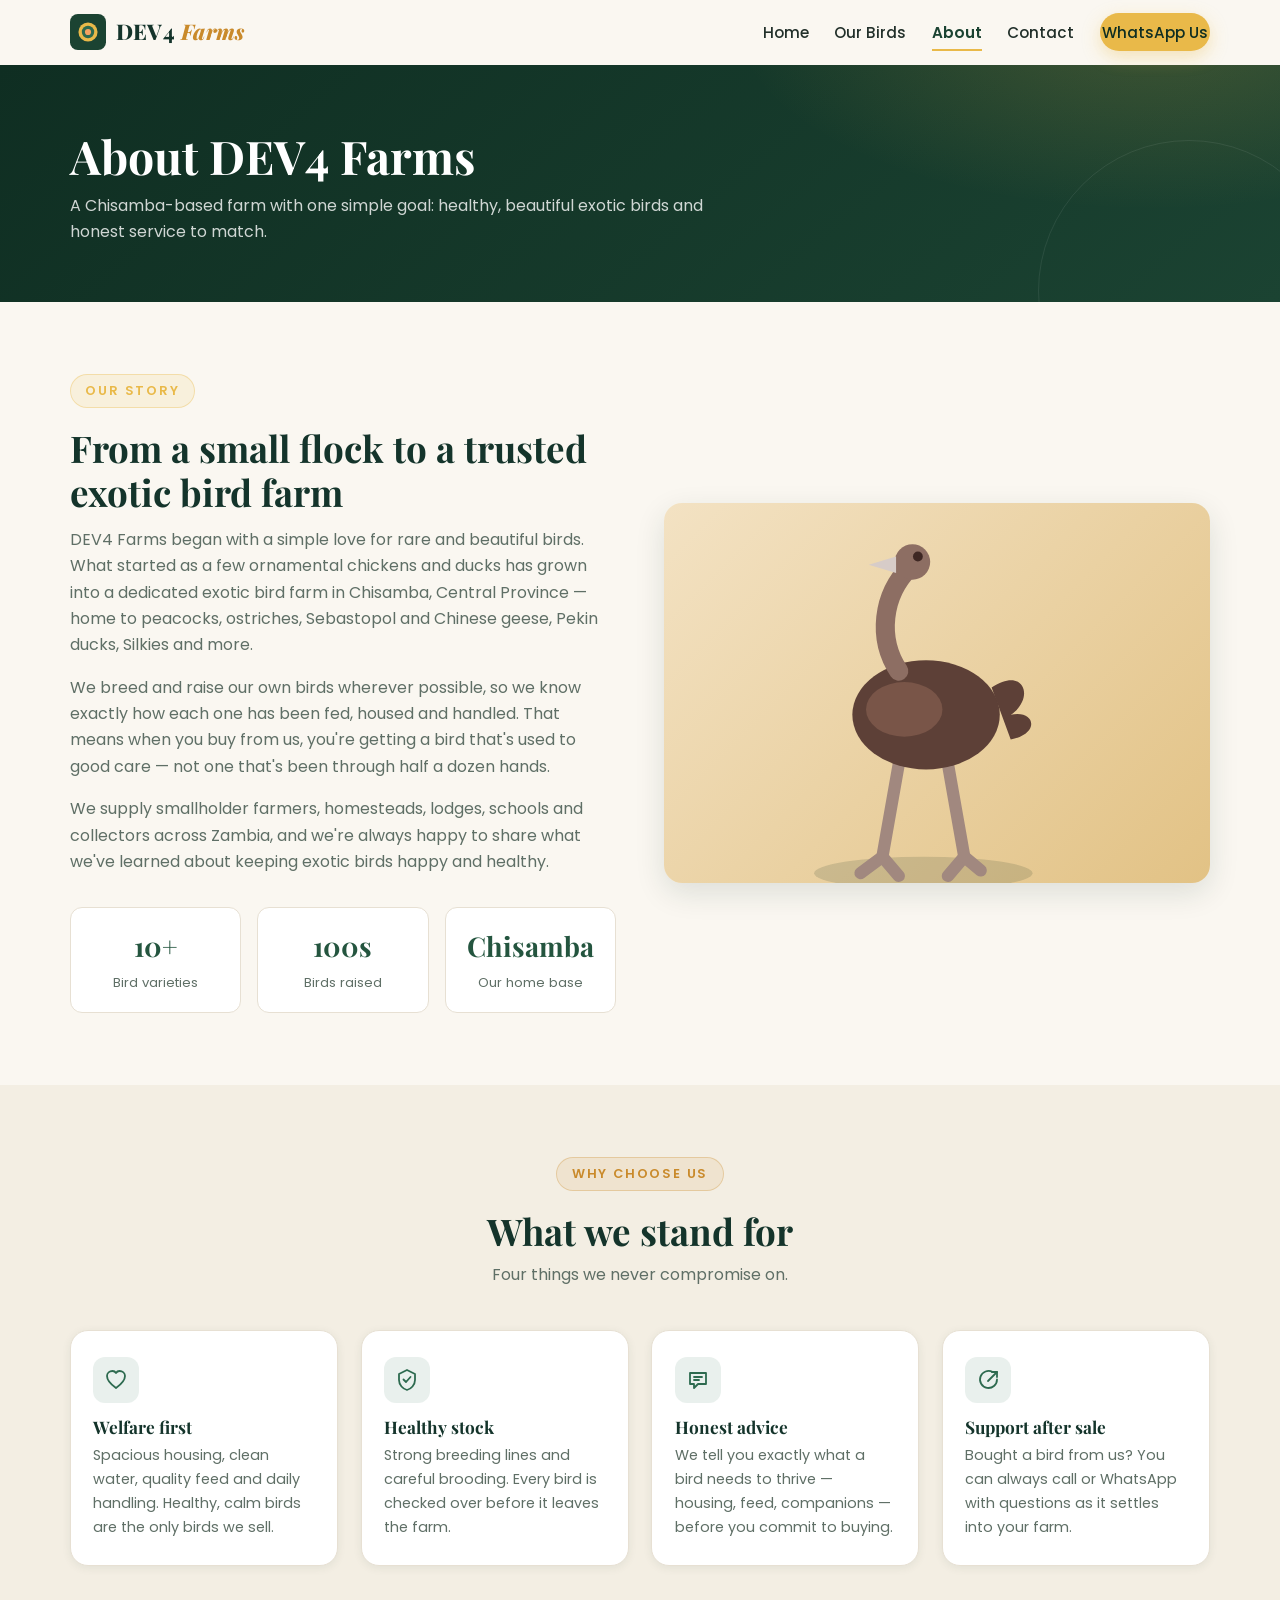
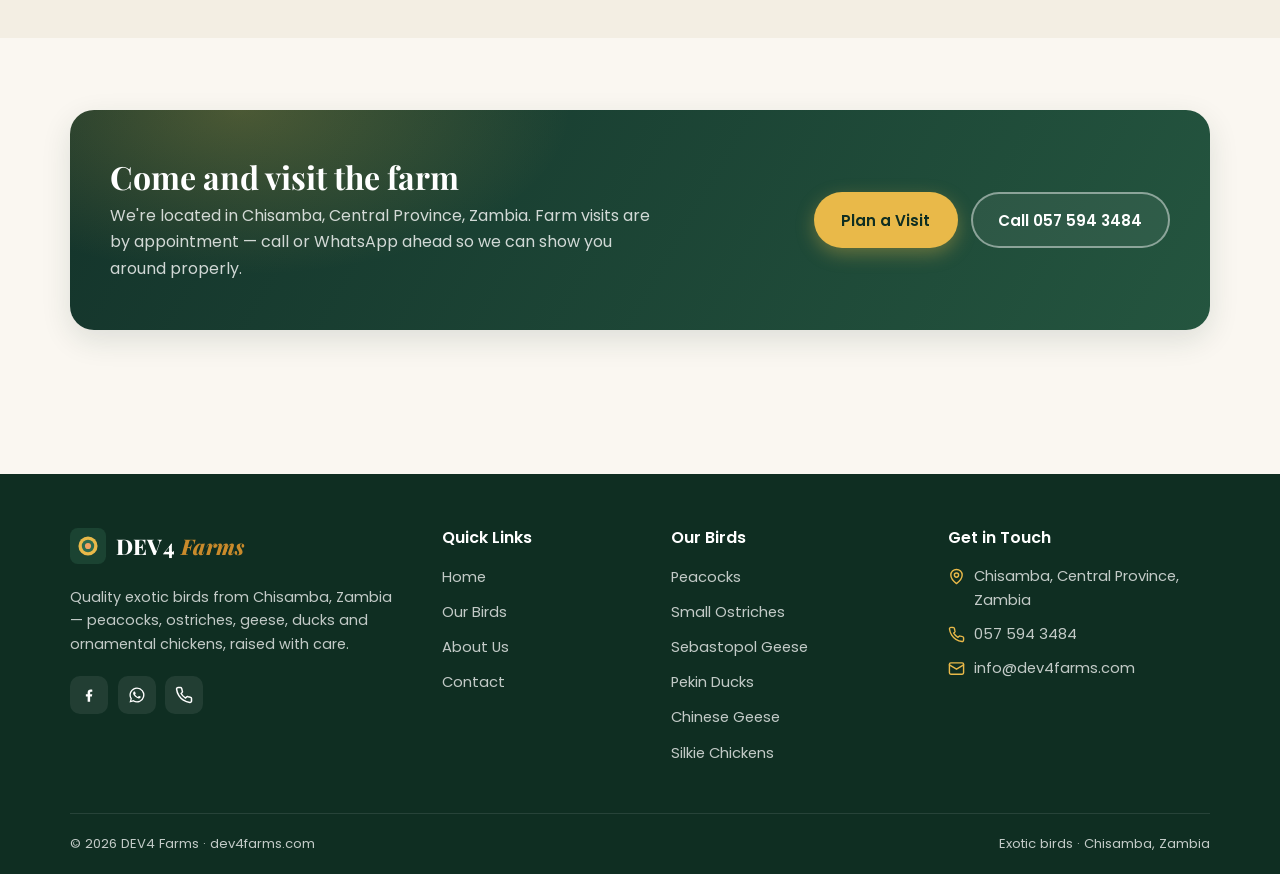
==== about.html @ 4afd800a "Initial commit: DEV4 Farms static site Generated with [Devin](https://devin.ai)  Co-Authored-By: Dev" ====
<!DOCTYPE html>
<html lang="en">
<head>
  <meta charset="UTF-8">
  <meta name="viewport" content="width=device-width, initial-scale=1.0">
  <title>About Us | DEV4 Farms — Exotic Birds, Chisamba Zambia</title>
  <meta name="description" content="Learn about DEV4 Farms — a family exotic bird farm in Chisamba, Zambia, raising peacocks, ostriches, geese, ducks and ornamental chickens with care.">
  <meta name="theme-color" content="#1b4332">
  <link rel="icon" type="image/svg+xml" href="favicon.svg">
  <link rel="preconnect" href="https://fonts.googleapis.com">
  <link rel="preconnect" href="https://fonts.gstatic.com" crossorigin>
  <link href="https://fonts.googleapis.com/css2?family=Playfair+Display:wght@600;700;800&family=Poppins:wght@400;500;600;700&display=swap" rel="stylesheet">
  <link rel="stylesheet" href="css/style.css">
</head>
<body>
  <a class="skip-link" href="#main">Skip to content</a>

  <header class="site-header">
    <div class="container nav-wrap">
      <a href="index.html" class="brand">
        <img src="favicon.svg" alt="" class="brand-mark" width="36" height="36">
        <span class="brand-name">DEV4 <span>Farms</span></span>
      </a>
      <nav class="site-nav" id="siteNav" aria-label="Main navigation">
        <a href="index.html">Home</a>
        <a href="birds.html">Our Birds</a>
        <a href="about.html" class="active">About</a>
        <a href="contact.html">Contact</a>
        <a class="btn btn-primary btn-sm nav-cta" href="https://wa.me/260575943484" target="_blank" rel="noopener">WhatsApp Us</a>
      </nav>
      <button class="nav-toggle" id="navToggle" aria-expanded="false" aria-controls="siteNav" aria-label="Open menu">
        <span></span><span></span><span></span>
      </button>
    </div>
  </header>

  <main id="main">

    <section class="page-hero">
      <div class="container">
        <h1>About DEV4 Farms</h1>
        <p>A Chisamba-based farm with one simple goal: healthy, beautiful exotic birds and honest service to match.</p>
      </div>
    </section>

    <!-- ============ STORY ============ -->
    <section class="section">
      <div class="container split">
        <div class="reveal">
          <p class="eyebrow">Our story</p>
          <h2 style="font-size: clamp(1.7rem, 3.4vw, 2.3rem); margin-bottom: 0.8rem;">From a small flock to a trusted exotic bird farm</h2>
          <p class="muted" style="margin-bottom: 1rem;">DEV4 Farms began with a simple love for rare and beautiful birds. What started as a few ornamental chickens and ducks has grown into a dedicated exotic bird farm in Chisamba, Central Province — home to peacocks, ostriches, Sebastopol and Chinese geese, Pekin ducks, Silkies and more.</p>
          <p class="muted" style="margin-bottom: 1rem;">We breed and raise our own birds wherever possible, so we know exactly how each one has been fed, housed and handled. That means when you buy from us, you're getting a bird that's used to good care — not one that's been through half a dozen hands.</p>
          <p class="muted" style="margin-bottom: 1.6rem;">We supply smallholder farmers, homesteads, lodges, schools and collectors across Zambia, and we're always happy to share what we've learned about keeping exotic birds happy and healthy.</p>
          <div class="stats">
            <div class="stat"><b>10+</b><span>Bird varieties</span></div>
            <div class="stat"><b>100s</b><span>Birds raised</span></div>
            <div class="stat"><b>Chisamba</b><span>Our home base</span></div>
          </div>
        </div>
        <div class="reveal d1">
          <div class="art-panel">
            <div class="art-ostrich">
              <svg viewBox="0 0 200 160" preserveAspectRatio="xMidYMid slice"><ellipse cx="95" cy="146" rx="40" ry="6" fill="rgba(15,46,34,.14)"/><g stroke="#a1887f" stroke-width="4.5" stroke-linecap="round"><path d="M86 106 L80 140"/><path d="M104 106 L110 140"/><path d="M80 140 L72 146"/><path d="M80 140 L86 147"/><path d="M110 140 L104 147"/><path d="M110 140 L116 145"/></g><ellipse cx="96" cy="88" rx="27" ry="20" fill="#5d4037"/><ellipse cx="88" cy="86" rx="14" ry="10" fill="#795548"/><path d="M120 78 C132 70 136 82 127 88 C136 86 138 95 127 97" fill="#5d4037"/><path d="M86 72 C78 60 80 44 90 34" stroke="#8d6e63" stroke-width="7" stroke-linecap="round" fill="none"/><circle cx="91" cy="32" r="6.5" fill="#8d6e63"/><path d="M85 30 L75 33 L85 36 Z" fill="#d7ccc8"/><circle cx="93" cy="30" r="1.8" fill="#3e2723"/></svg>
            </div>
          </div>
        </div>
      </div>
    </section>

    <!-- ============ VALUES ============ -->
    <section class="section alt">
      <div class="container">
        <div class="section-head center reveal">
          <p class="eyebrow">Why choose us</p>
          <h2>What we stand for</h2>
          <p>Four things we never compromise on.</p>
        </div>
        <div class="values-grid">
          <div class="value-card reveal">
            <div class="value-icon"><svg viewBox="0 0 24 24" fill="none" stroke="currentColor" stroke-width="1.8" stroke-linecap="round" stroke-linejoin="round"><path d="M12 20 C5 15 3 11 3 8 C3 5 5.5 3 8.5 3 C10 3 11.3 3.8 12 5 C12.7 3.8 14 3 15.5 3 C18.5 3 21 5 21 8 C21 11 19 15 12 20 Z"/></svg></div>
            <h3>Welfare first</h3>
            <p>Spacious housing, clean water, quality feed and daily handling. Healthy, calm birds are the only birds we sell.</p>
          </div>
          <div class="value-card reveal d1">
            <div class="value-icon"><svg viewBox="0 0 24 24" fill="none" stroke="currentColor" stroke-width="1.8" stroke-linecap="round" stroke-linejoin="round"><path d="M12 2 L20 6 V12 C20 17 16 21 12 22 C8 21 4 17 4 12 V6 Z"/><path d="M8.5 11.5 L11 14 L15.5 9"/></svg></div>
            <h3>Healthy stock</h3>
            <p>Strong breeding lines and careful brooding. Every bird is checked over before it leaves the farm.</p>
          </div>
          <div class="value-card reveal d2">
            <div class="value-icon"><svg viewBox="0 0 24 24" fill="none" stroke="currentColor" stroke-width="1.8" stroke-linecap="round" stroke-linejoin="round"><path d="M4 5 H20 V16 H12 L8 20 V16 H4 Z"/><path d="M8 9 H16"/><path d="M8 12 H13"/></svg></div>
            <h3>Honest advice</h3>
            <p>We tell you exactly what a bird needs to thrive — housing, feed, companions — before you commit to buying.</p>
          </div>
          <div class="value-card reveal d3">
            <div class="value-icon"><svg viewBox="0 0 24 24" fill="none" stroke="currentColor" stroke-width="1.8" stroke-linecap="round" stroke-linejoin="round"><path d="M21 11.5 a8.5 8.5 0 1 1-4.3-7.4"/><path d="M21 4 L12 13"/><path d="M16 4 H21 V9"/></svg></div>
            <h3>Support after sale</h3>
            <p>Bought a bird from us? You can always call or WhatsApp with questions as it settles into your farm.</p>
          </div>
        </div>
      </div>
    </section>

    <!-- ============ VISIT ============ -->
    <section class="section">
      <div class="container">
        <div class="cta-banner reveal">
          <div>
            <h2>Come and visit the farm</h2>
            <p>We're located in Chisamba, Central Province, Zambia. Farm visits are by appointment — call or WhatsApp ahead so we can show you around properly.</p>
          </div>
          <div class="cta-actions">
            <a class="btn btn-primary" href="contact.html">Plan a Visit</a>
            <a class="btn btn-ghost" href="tel:0575943484">Call 057 594 3484</a>
          </div>
        </div>
      </div>
    </section>

  </main>

  <footer class="site-footer">
    <div class="container footer-grid">
      <div class="footer-brand">
        <a href="index.html" class="brand">
          <img src="favicon.svg" alt="" class="brand-mark" width="36" height="36">
          <span class="brand-name">DEV4 <span>Farms</span></span>
        </a>
        <p>Quality exotic birds from Chisamba, Zambia — peacocks, ostriches, geese, ducks and ornamental chickens, raised with care.</p>
        <div class="socials">
          <a href="#" aria-label="Facebook" title="Add our Facebook page link"><svg viewBox="0 0 24 24" fill="currentColor"><path d="M13.5 21v-7h2.4l.4-3h-2.8V9.1c0-.9.3-1.5 1.6-1.5h1.3V4.9c-.3 0-1.2-.1-2.3-.1-2.3 0-3.9 1.4-3.9 4v2.2H7.8v3h2.4v7h3.3z"/></svg></a>
          <a href="https://wa.me/260575943484" target="_blank" rel="noopener" aria-label="WhatsApp"><svg viewBox="0 0 24 24" fill="currentColor"><path d="M12 2a10 10 0 0 0-8.6 15.1L2 22l5-1.3A10 10 0 1 0 12 2zm0 18.2c-1.5 0-3-.4-4.3-1.2l-.3-.2-3 .8.8-2.9-.2-.3A8.2 8.2 0 1 1 12 20.2zm4.6-6.1c-.3-.1-1.5-.7-1.7-.8-.2-.1-.4-.1-.6.1-.2.3-.7.8-.8 1-.1.2-.3.2-.5.1a6.7 6.7 0 0 1-3.4-3c-.3-.4 0-.5.2-.8l.4-.5c.1-.2.1-.4 0-.5l-.8-1.9c-.2-.5-.4-.4-.6-.4h-.5c-.2 0-.5.1-.7.3-.9.9-1.1 2.2-.2 3.9a11 11 0 0 0 4.4 4.2c1.7.8 2.4.9 3.2.7.5-.1 1.5-.6 1.7-1.2.2-.6.2-1.1.1-1.2 0-.1-.2-.2-.4-.3z"/></svg></a>
          <a href="tel:0575943484" aria-label="Call us"><svg viewBox="0 0 24 24" fill="none" stroke="currentColor" stroke-width="2" stroke-linecap="round" stroke-linejoin="round"><path d="M22 16.9v3a2 2 0 0 1-2.2 2 19.8 19.8 0 0 1-8.6-3.1 19.5 19.5 0 0 1-6-6A19.8 19.8 0 0 1 2.1 4.2 2 2 0 0 1 4.1 2h3a2 2 0 0 1 2 1.7c.1 1 .4 2 .7 2.9a2 2 0 0 1-.4 2.1L8.1 10a16 16 0 0 0 6 6l1.3-1.3a2 2 0 0 1 2.1-.4c.9.3 1.9.6 2.9.7a2 2 0 0 1 1.7 2z"/></svg></a>
        </div>
      </div>
      <div class="footer-col">
        <h4>Quick Links</h4>
        <ul class="footer-links">
          <li><a href="index.html">Home</a></li>
          <li><a href="birds.html">Our Birds</a></li>
          <li><a href="about.html">About Us</a></li>
          <li><a href="contact.html">Contact</a></li>
        </ul>
      </div>
      <div class="footer-col">
        <h4>Our Birds</h4>
        <ul class="footer-links">
          <li><a href="birds.html">Peacocks</a></li>
          <li><a href="birds.html">Small Ostriches</a></li>
          <li><a href="birds.html">Sebastopol Geese</a></li>
          <li><a href="birds.html">Pekin Ducks</a></li>
          <li><a href="birds.html">Chinese Geese</a></li>
          <li><a href="birds.html">Silkie Chickens</a></li>
        </ul>
      </div>
      <div class="footer-col">
        <h4>Get in Touch</h4>
        <ul class="footer-contact">
          <li><svg viewBox="0 0 24 24" fill="none" stroke="currentColor" stroke-width="2" stroke-linecap="round" stroke-linejoin="round"><path d="M20 10c0 6-8 12-8 12S4 16 4 10a8 8 0 0 1 16 0z"/><circle cx="12" cy="10" r="3"/></svg><span>Chisamba, Central Province, Zambia</span></li>
          <li><svg viewBox="0 0 24 24" fill="none" stroke="currentColor" stroke-width="2" stroke-linecap="round" stroke-linejoin="round"><path d="M22 16.9v3a2 2 0 0 1-2.2 2 19.8 19.8 0 0 1-8.6-3.1 19.5 19.5 0 0 1-6-6A19.8 19.8 0 0 1 2.1 4.2 2 2 0 0 1 4.1 2h3a2 2 0 0 1 2 1.7c.1 1 .4 2 .7 2.9a2 2 0 0 1-.4 2.1L8.1 10a16 16 0 0 0 6 6l1.3-1.3a2 2 0 0 1 2.1-.4c.9.3 1.9.6 2.9.7a2 2 0 0 1 1.7 2z"/></svg><a href="tel:0575943484">057 594 3484</a></li>
          <li><svg viewBox="0 0 24 24" fill="none" stroke="currentColor" stroke-width="2" stroke-linecap="round" stroke-linejoin="round"><rect x="2" y="4" width="20" height="16" rx="2"/><path d="m22 7-10 6L2 7"/></svg><a href="mailto:info@dev4farms.com">info@dev4farms.com</a></li>
        </ul>
      </div>
    </div>
    <div class="container footer-bottom">
      <span>&copy; <span id="year">2026</span> DEV4 Farms &middot; dev4farms.com</span>
      <span>Exotic birds &middot; Chisamba, Zambia</span>
    </div>
  </footer>

  <script src="js/main.js"></script>
</body>
</html>
---- css/style.css ----
/* ============================================================
   DEV4 Farms — dev4farms.com
   Static site stylesheet
   ============================================================ */

:root {
  --green-950: #0f2e22;
  --green-900: #14342b;
  --green-800: #1b4332;
  --green-700: #24553f;
  --green-600: #2d6a4f;
  --green-500: #40916c;
  --gold: #e9b949;
  --gold-soft: #f4d35e;
  --gold-deep: #c98a2b;
  --cream: #faf7f1;
  --card: #ffffff;
  --ink: #22302a;
  --muted: #5f6f66;
  --line: #e7e0d3;
  --shadow-sm: 0 2px 10px rgba(20, 52, 43, 0.07);
  --shadow-md: 0 10px 30px rgba(20, 52, 43, 0.12);
  --radius: 18px;
  --radius-sm: 12px;
  --font-head: "Playfair Display", Georgia, "Times New Roman", serif;
  --font-body: "Poppins", "Segoe UI", system-ui, -apple-system, sans-serif;
}

* { margin: 0; padding: 0; box-sizing: border-box; }

html { scroll-behavior: smooth; }

body {
  font-family: var(--font-body);
  background: var(--cream);
  color: var(--ink);
  line-height: 1.65;
  font-size: 16px;
  -webkit-font-smoothing: antialiased;
}

img, svg { display: block; max-width: 100%; }

a { color: var(--green-600); text-decoration: none; }
a:hover { color: var(--green-800); }

h1, h2, h3, h4 {
  font-family: var(--font-head);
  color: var(--green-900);
  line-height: 1.2;
  font-weight: 700;
}

.container {
  width: min(1140px, 92%);
  margin-inline: auto;
}

.section { padding: 72px 0; }
.section.alt { background: #f3eee3; }

.muted { color: var(--muted); }
.text-gold { color: var(--gold); }

.skip-link {
  position: absolute;
  left: -999px;
  top: 0;
  background: var(--green-800);
  color: #fff;
  padding: 0.6rem 1rem;
  z-index: 200;
  border-radius: 0 0 8px 0;
}
.skip-link:focus { left: 0; }

/* ---------- Buttons ---------- */
.btn {
  display: inline-flex;
  align-items: center;
  justify-content: center;
  gap: 0.5rem;
  padding: 0.85rem 1.6rem;
  border-radius: 999px;
  font-weight: 600;
  font-size: 0.95rem;
  border: 2px solid transparent;
  cursor: pointer;
  transition: transform 0.15s ease, box-shadow 0.15s ease, background 0.15s ease, color 0.15s ease;
}
.btn:hover { transform: translateY(-2px); }

.btn-primary {
  background: var(--gold);
  color: var(--green-950);
  box-shadow: 0 6px 18px rgba(233, 185, 73, 0.35);
}
.btn-primary:hover { background: var(--gold-soft); color: var(--green-950); }

.btn-outline {
  border-color: var(--green-600);
  color: var(--green-600);
  background: transparent;
}
.btn-outline:hover { background: var(--green-600); color: #fff; }

.btn-ghost {
  border-color: rgba(255, 255, 255, 0.45);
  color: #fff;
  background: rgba(255, 255, 255, 0.06);
}
.btn-ghost:hover { background: rgba(255, 255, 255, 0.16); color: #fff; }

.btn-sm { padding: 0.55rem 1.1rem; font-size: 0.85rem; }
.btn-block { width: 100%; }

.link-arrow {
  font-weight: 600;
  font-size: 0.92rem;
  display: inline-flex;
  align-items: center;
  gap: 0.35rem;
}
.link-arrow::after { content: "\2192"; transition: transform 0.15s ease; }
.link-arrow:hover::after { transform: translateX(4px); }

/* ---------- Header ---------- */
.site-header {
  position: sticky;
  top: 0;
  z-index: 100;
  background: rgba(250, 247, 241, 0.92);
  backdrop-filter: blur(10px);
  border-bottom: 1px solid transparent;
  transition: box-shadow 0.2s ease, border-color 0.2s ease;
}
.site-header.scrolled {
  border-bottom-color: var(--line);
  box-shadow: var(--shadow-sm);
}

.nav-wrap {
  display: flex;
  align-items: center;
  justify-content: space-between;
  gap: 1rem;
  padding: 0.8rem 0;
}

.brand {
  display: inline-flex;
  align-items: center;
  gap: 0.6rem;
}
.brand-mark { width: 36px; height: 36px; }
.brand-name {
  font-family: var(--font-head);
  font-weight: 800;
  font-size: 1.35rem;
  color: var(--green-900);
  letter-spacing: 0.02em;
}
.brand-name span { color: var(--gold-deep); font-style: italic; }

.site-nav {
  display: flex;
  align-items: center;
  gap: 1.6rem;
}
.site-nav > a {
  font-weight: 500;
  font-size: 0.95rem;
  color: var(--ink);
  position: relative;
  padding: 0.3rem 0;
}
.site-nav > a::after {
  content: "";
  position: absolute;
  left: 0;
  bottom: -2px;
  height: 2px;
  width: 0;
  background: var(--gold);
  transition: width 0.2s ease;
}
.site-nav > a:hover::after,
.site-nav > a.active::after { width: 100%; }
.site-nav > a.active { color: var(--green-800); font-weight: 600; }
.site-nav .nav-cta { color: var(--green-950); }
.site-nav .nav-cta::after { display: none; }

.nav-toggle {
  display: none;
  flex-direction: column;
  gap: 5px;
  background: none;
  border: 0;
  padding: 8px;
  cursor: pointer;
}
.nav-toggle span {
  width: 24px;
  height: 2.5px;
  border-radius: 2px;
  background: var(--green-900);
  transition: transform 0.2s ease, opacity 0.2s ease;
}
.nav-toggle.active span:nth-child(1) { transform: translateY(7.5px) rotate(45deg); }
.nav-toggle.active span:nth-child(2) { opacity: 0; }
.nav-toggle.active span:nth-child(3) { transform: translateY(-7.5px) rotate(-45deg); }

/* ---------- Hero (home) ---------- */
.hero {
  position: relative;
  overflow: hidden;
  background:
    radial-gradient(900px 500px at 85% -10%, rgba(233, 185, 73, 0.18), transparent 60%),
    radial-gradient(700px 500px at -10% 110%, rgba(64, 145, 108, 0.35), transparent 60%),
    linear-gradient(140deg, var(--green-950), var(--green-800) 70%, var(--green-700));
  color: #fff;
  padding: 88px 0 96px;
}

.hero::before,
.hero::after {
  content: "";
  position: absolute;
  border-radius: 50%;
  border: 1.5px solid rgba(255, 255, 255, 0.08);
}
.hero::before { width: 420px; height: 420px; top: -140px; right: -80px; }
.hero::after { width: 260px; height: 260px; bottom: -90px; left: 6%; }

.hero-grid {
  display: grid;
  grid-template-columns: 1.15fr 0.85fr;
  gap: 48px;
  align-items: center;
  position: relative;
  z-index: 1;
}

.eyebrow {
  display: inline-block;
  font-size: 0.8rem;
  font-weight: 600;
  letter-spacing: 0.14em;
  text-transform: uppercase;
  color: var(--gold);
  background: rgba(233, 185, 73, 0.12);
  border: 1px solid rgba(233, 185, 73, 0.35);
  padding: 0.35rem 0.9rem;
  border-radius: 999px;
  margin-bottom: 1.1rem;
}

.hero h1 {
  color: #fff;
  font-size: clamp(2.3rem, 5vw, 3.5rem);
  margin-bottom: 1rem;
}
.hero h1 em {
  color: var(--gold);
  font-style: italic;
}

.lead {
  font-size: 1.06rem;
  color: rgba(255, 255, 255, 0.82);
  max-width: 34em;
}

.hero-actions {
  display: flex;
  flex-wrap: wrap;
  gap: 0.8rem;
  margin: 1.8rem 0 1.6rem;
}

.hero-points {
  list-style: none;
  display: flex;
  flex-wrap: wrap;
  gap: 0.4rem 1.4rem;
  font-size: 0.9rem;
  color: rgba(255, 255, 255, 0.75);
}
.hero-points li { display: flex; align-items: center; gap: 0.45rem; }
.hero-points li::before {
  content: "";
  width: 7px;
  height: 7px;
  border-radius: 50%;
  background: var(--gold);
  flex-shrink: 0;
}

/* Floating bird cards in hero */
.hero-visual {
  position: relative;
  min-height: 380px;
}
.float-card {
  position: absolute;
  width: min(240px, 70%);
  background: rgba(255, 255, 255, 0.08);
  border: 1px solid rgba(255, 255, 255, 0.18);
  backdrop-filter: blur(8px);
  border-radius: var(--radius);
  padding: 0.9rem;
  box-shadow: var(--shadow-md);
  animation: floaty 6s ease-in-out infinite;
}
.float-card .fc-art {
  border-radius: var(--radius-sm);
  overflow: hidden;
  height: 130px;
}
.float-card .fc-art svg { width: 100%; height: 100%; }
.fc-name {
  font-weight: 600;
  font-size: 0.92rem;
  color: #fff;
  margin-top: 0.6rem;
}
.fc-tag {
  display: inline-block;
  font-size: 0.72rem;
  font-weight: 600;
  color: var(--green-950);
  background: var(--gold);
  border-radius: 999px;
  padding: 0.15rem 0.6rem;
  margin-top: 0.35rem;
}
.float-card.fc1 { top: 0; right: 6%; transform: rotate(3deg); }
.float-card.fc2 { top: 36%; left: 0; transform: rotate(-4deg); animation-delay: 1.2s; }
.float-card.fc3 { bottom: 0; right: 14%; transform: rotate(2deg); animation-delay: 2.4s; }

@keyframes floaty {
  0%, 100% { translate: 0 0; }
  50% { translate: 0 -12px; }
}

/* ---------- Highlights strip ---------- */
.strip { background: var(--green-900); color: #fff; padding: 1.6rem 0; }
.strip-grid {
  display: grid;
  grid-template-columns: repeat(4, 1fr);
  gap: 1.2rem;
}
.strip-item {
  display: flex;
  align-items: center;
  gap: 0.8rem;
  font-size: 0.92rem;
  font-weight: 500;
}
.strip-icon {
  width: 42px;
  height: 42px;
  flex-shrink: 0;
  display: grid;
  place-items: center;
  border-radius: 12px;
  background: rgba(233, 185, 73, 0.15);
  color: var(--gold);
}
.strip-icon svg { width: 22px; height: 22px; }

/* ---------- Section headers ---------- */
.section-head { max-width: 640px; margin-bottom: 2.6rem; }
.section-head.center { margin-inline: auto; text-align: center; }
.section-head .eyebrow {
  color: var(--gold-deep);
  background: rgba(201, 138, 43, 0.1);
  border-color: rgba(201, 138, 43, 0.3);
}
.section-head h2 { font-size: clamp(1.7rem, 3.4vw, 2.3rem); margin-bottom: 0.6rem; }
.section-head p { color: var(--muted); }

/* ---------- Bird cards ---------- */
.grid-3 {
  display: grid;
  grid-template-columns: repeat(3, 1fr);
  gap: 1.6rem;
}

.bird-card {
  background: var(--card);
  border: 1px solid var(--line);
  border-radius: var(--radius);
  overflow: hidden;
  box-shadow: var(--shadow-sm);
  transition: transform 0.2s ease, box-shadow 0.2s ease;
  display: flex;
  flex-direction: column;
}
.bird-card:hover {
  transform: translateY(-6px);
  box-shadow: var(--shadow-md);
}

.bird-art {
  position: relative;
  height: 200px;
  overflow: hidden;
}
.bird-art::before {
  content: "";
  position: absolute;
  width: 150px;
  height: 150px;
  border-radius: 50%;
  border: 1.5px solid rgba(255, 255, 255, 0.35);
  top: -50px;
  right: -40px;
}
.bird-art svg {
  position: relative;
  width: 100%;
  height: 100%;
}

.art-peacock    { background: linear-gradient(135deg, #123c4a, #0d2b33); }
.art-ostrich    { background: linear-gradient(135deg, #f3e2c3, #e2c285); }
.art-sebastopol { background: linear-gradient(135deg, #b9c9d9, #8fa8bd); }
.art-pekin      { background: linear-gradient(135deg, #e9c98b, #d6a44f); }
.art-chinese    { background: linear-gradient(135deg, #cfe0cd, #a3bfa0); }
.art-silkie     { background: linear-gradient(135deg, #f2d7dd, #dfa8b6); }
.art-more       { background: linear-gradient(135deg, #2d6a4f, #14342b); }

.bird-body {
  padding: 1.3rem 1.3rem 1.4rem;
  display: flex;
  flex-direction: column;
  gap: 0.55rem;
  flex: 1;
}
.bird-top {
  display: flex;
  align-items: flex-start;
  justify-content: space-between;
  gap: 0.6rem;
}
.bird-top h3 { font-size: 1.18rem; }
.bird-body > p { font-size: 0.92rem; color: var(--muted); flex: 1; }

.bird-tag {
  font-size: 0.7rem;
  font-weight: 600;
  letter-spacing: 0.04em;
  text-transform: uppercase;
  border-radius: 999px;
  padding: 0.22rem 0.65rem;
  white-space: nowrap;
  flex-shrink: 0;
}
.tag-available { background: rgba(64, 145, 108, 0.15); color: var(--green-600); }
.tag-seasonal  { background: rgba(201, 138, 43, 0.15); color: var(--gold-deep); }
.tag-rare      { background: rgba(93, 64, 55, 0.14); color: #6d4c41; }

.price {
  font-size: 0.85rem;
  font-weight: 600;
  color: var(--green-700);
}
.card-actions { margin-top: 0.4rem; }

/* ---------- About teaser / about page ---------- */
.split {
  display: grid;
  grid-template-columns: 1fr 1fr;
  gap: 3rem;
  align-items: center;
}

.art-panel {
  border-radius: var(--radius);
  overflow: hidden;
  box-shadow: var(--shadow-md);
  height: 380px;
  position: relative;
}
.art-panel svg { width: 100%; height: 100%; }
.art-panel .art-peacock, .art-panel .art-ostrich { height: 100%; }

.stats {
  display: grid;
  grid-template-columns: repeat(3, 1fr);
  gap: 1rem;
  margin-top: 2rem;
}
.stat {
  background: var(--card);
  border: 1px solid var(--line);
  border-radius: var(--radius-sm);
  padding: 1rem 1.1rem;
  text-align: center;
}
.stat b {
  display: block;
  font-family: var(--font-head);
  font-size: 1.7rem;
  color: var(--green-700);
}
.stat span { font-size: 0.82rem; color: var(--muted); }

.values-grid {
  display: grid;
  grid-template-columns: repeat(4, 1fr);
  gap: 1.4rem;
}
.value-card {
  background: var(--card);
  border: 1px solid var(--line);
  border-radius: var(--radius);
  padding: 1.6rem 1.4rem;
  box-shadow: var(--shadow-sm);
}
.value-icon {
  width: 46px;
  height: 46px;
  display: grid;
  place-items: center;
  border-radius: 12px;
  background: rgba(45, 106, 79, 0.1);
  color: var(--green-600);
  margin-bottom: 0.9rem;
}
.value-icon svg { width: 24px; height: 24px; }
.value-card h3 { font-size: 1.08rem; margin-bottom: 0.4rem; }
.value-card p { font-size: 0.9rem; color: var(--muted); }

/* ---------- Steps (how to order) ---------- */
.steps {
  display: grid;
  grid-template-columns: repeat(3, 1fr);
  gap: 1.6rem;
  counter-reset: step;
}
.step {
  background: var(--card);
  border: 1px solid var(--line);
  border-radius: var(--radius);
  padding: 1.8rem 1.5rem;
  position: relative;
  box-shadow: var(--shadow-sm);
}
.step-num {
  counter-increment: step;
  width: 44px;
  height: 44px;
  display: grid;
  place-items: center;
  border-radius: 50%;
  background: var(--green-800);
  color: var(--gold);
  font-family: var(--font-head);
  font-weight: 700;
  font-size: 1.2rem;
  margin-bottom: 1rem;
}
.step-num::before { content: counter(step); }
.step h3 { font-size: 1.1rem; margin-bottom: 0.4rem; }
.step p { font-size: 0.92rem; color: var(--muted); }

/* ---------- Page hero (sub-pages) ---------- */
.page-hero {
  background:
    radial-gradient(700px 320px at 90% -20%, rgba(233, 185, 73, 0.2), transparent 60%),
    linear-gradient(140deg, var(--green-950), var(--green-800));
  color: #fff;
  padding: 64px 0 56px;
  position: relative;
  overflow: hidden;
}
.page-hero::after {
  content: "";
  position: absolute;
  width: 300px;
  height: 300px;
  border-radius: 50%;
  border: 1.5px solid rgba(255, 255, 255, 0.08);
  right: -60px;
  bottom: -140px;
}
.page-hero h1 { color: #fff; font-size: clamp(2rem, 4.5vw, 2.9rem); margin-bottom: 0.5rem; }
.page-hero p { color: rgba(255, 255, 255, 0.8); max-width: 40em; }

/* ---------- Contact ---------- */
.contact-grid {
  display: grid;
  grid-template-columns: 0.9fr 1.1fr;
  gap: 2.4rem;
  align-items: start;
}

.info-card {
  display: flex;
  gap: 1rem;
  align-items: flex-start;
  background: var(--card);
  border: 1px solid var(--line);
  border-radius: var(--radius);
  padding: 1.2rem 1.3rem;
  box-shadow: var(--shadow-sm);
}
.info-card + .info-card { margin-top: 0.9rem; }
.info-icon {
  width: 44px;
  height: 44px;
  flex-shrink: 0;
  display: grid;
  place-items: center;
  border-radius: 12px;
  background: rgba(45, 106, 79, 0.1);
  color: var(--green-600);
}
.info-icon svg { width: 22px; height: 22px; }
.info-card h3 { font-size: 1rem; margin-bottom: 0.15rem; }
.info-card p, .info-card a { font-size: 0.92rem; color: var(--muted); word-break: break-word; }
.info-card a { font-weight: 600; color: var(--green-600); }
.info-card .note { font-size: 0.8rem; color: #9aa5a0; }

.contact-form-card {
  background: var(--card);
  border: 1px solid var(--line);
  border-radius: var(--radius);
  padding: 2rem;
  box-shadow: var(--shadow-md);
}
.contact-form-card h2 { font-size: 1.5rem; margin-bottom: 0.4rem; }
.contact-form-card > p { font-size: 0.92rem; color: var(--muted); margin-bottom: 1.4rem; }

.form-row {
  display: grid;
  grid-template-columns: 1fr 1fr;
  gap: 1rem;
}
.field { margin-bottom: 1rem; }
.field label {
  display: block;
  font-size: 0.85rem;
  font-weight: 600;
  margin-bottom: 0.35rem;
  color: var(--green-900);
}
.field input,
.field select,
.field textarea {
  width: 100%;
  font-family: var(--font-body);
  font-size: 0.95rem;
  color: var(--ink);
  background: var(--cream);
  border: 1.5px solid var(--line);
  border-radius: var(--radius-sm);
  padding: 0.75rem 0.9rem;
  transition: border-color 0.15s ease, box-shadow 0.15s ease;
}
.field textarea { resize: vertical; min-height: 110px; }
.field input:focus,
.field select:focus,
.field textarea:focus {
  outline: none;
  border-color: var(--green-500);
  box-shadow: 0 0 0 3px rgba(64, 145, 108, 0.15);
}

.form-note { font-size: 0.82rem; color: var(--muted); margin-top: 0.8rem; }
.form-success {
  margin-top: 1rem;
  background: rgba(64, 145, 108, 0.12);
  border: 1px solid rgba(64, 145, 108, 0.35);
  color: var(--green-700);
  border-radius: var(--radius-sm);
  padding: 0.8rem 1rem;
  font-size: 0.9rem;
  font-weight: 500;
}

/* ---------- CTA banner ---------- */
.cta-banner {
  background:
    radial-gradient(600px 300px at 15% 0%, rgba(233, 185, 73, 0.25), transparent 55%),
    linear-gradient(120deg, var(--green-900), var(--green-700));
  border-radius: 24px;
  padding: 3rem 2.5rem;
  color: #fff;
  display: flex;
  align-items: center;
  justify-content: space-between;
  gap: 2rem;
  flex-wrap: wrap;
  box-shadow: var(--shadow-md);
}
.cta-banner h2 { color: #fff; font-size: clamp(1.5rem, 3vw, 2rem); margin-bottom: 0.4rem; }
.cta-banner p { color: rgba(255, 255, 255, 0.8); max-width: 34em; }
.cta-actions { display: flex; gap: 0.8rem; flex-wrap: wrap; }

/* ---------- Footer ---------- */
.site-footer {
  background: var(--green-950);
  color: rgba(255, 255, 255, 0.75);
  margin-top: 72px;
}
.footer-grid {
  display: grid;
  grid-template-columns: 1.4fr 0.8fr 1fr 1.1fr;
  gap: 2.4rem;
  padding: 3.4rem 0 2.4rem;
}
.footer-brand .brand-name { color: #fff; }
.footer-brand p { font-size: 0.9rem; margin-top: 0.8rem; max-width: 26em; }

.socials { display: flex; gap: 0.6rem; margin-top: 1.2rem; }
.socials a {
  width: 38px;
  height: 38px;
  display: grid;
  place-items: center;
  border-radius: 10px;
  background: rgba(255, 255, 255, 0.08);
  color: #fff;
  transition: background 0.15s ease, transform 0.15s ease;
}
.socials a:hover { background: var(--gold); color: var(--green-950); transform: translateY(-2px); }
.socials svg { width: 18px; height: 18px; }

.footer-col h4 {
  color: #fff;
  font-size: 1rem;
  margin-bottom: 1rem;
  font-family: var(--font-body);
  font-weight: 600;
}
.footer-links { list-style: none; }
.footer-links li { margin-bottom: 0.55rem; }
.footer-links a { color: rgba(255, 255, 255, 0.75); font-size: 0.92rem; }
.footer-links a:hover { color: var(--gold); }

.footer-contact { list-style: none; font-size: 0.92rem; }
.footer-contact li { margin-bottom: 0.6rem; display: flex; gap: 0.6rem; align-items: flex-start; }
.footer-contact svg { width: 17px; height: 17px; flex-shrink: 0; margin-top: 4px; color: var(--gold); }
.footer-contact a { color: rgba(255, 255, 255, 0.75); }
.footer-contact a:hover { color: var(--gold); }

.footer-bottom {
  border-top: 1px solid rgba(255, 255, 255, 0.1);
  padding: 1.2rem 0;
  font-size: 0.82rem;
  display: flex;
  justify-content: space-between;
  gap: 1rem;
  flex-wrap: wrap;
}

/* ---------- Reveal animation ---------- */
.reveal {
  opacity: 0;
  transform: translateY(20px);
  transition: opacity 0.6s ease, transform 0.6s ease;
}
.reveal.visible { opacity: 1; transform: none; }
.reveal.d1 { transition-delay: 0.08s; }
.reveal.d2 { transition-delay: 0.16s; }
.reveal.d3 { transition-delay: 0.24s; }

/* ---------- Responsive ---------- */
@media (max-width: 960px) {
  .grid-3 { grid-template-columns: repeat(2, 1fr); }
  .values-grid { grid-template-columns: repeat(2, 1fr); }
  .footer-grid { grid-template-columns: 1fr 1fr; }
  .hero-grid { grid-template-columns: 1fr; }
  .hero-visual { min-height: 340px; max-width: 460px; }
  .split { grid-template-columns: 1fr; gap: 2rem; }
  .contact-grid { grid-template-columns: 1fr; }
  .strip-grid { grid-template-columns: repeat(2, 1fr); }
}

@media (max-width: 640px) {
  .section { padding: 56px 0; }
  .grid-3 { grid-template-columns: 1fr; }
  .steps { grid-template-columns: 1fr; }
  .values-grid { grid-template-columns: 1fr; }
  .stats { grid-template-columns: 1fr 1fr 1fr; gap: 0.6rem; }
  .strip-grid { grid-template-columns: 1fr; gap: 0.9rem; }
  .form-row { grid-template-columns: 1fr; }
  .footer-grid { grid-template-columns: 1fr; gap: 2rem; }
  .cta-banner { padding: 2.2rem 1.6rem; }
  .hero { padding: 64px 0 72px; }
  .hero-visual { min-height: 300px; margin-top: 1rem; }
  .float-card { width: 62%; }

  .nav-toggle { display: flex; }
  .site-nav {
    display: none;
    position: absolute;
    top: 100%;
    left: 0;
    right: 0;
    flex-direction: column;
    align-items: stretch;
    gap: 0.2rem;
    background: var(--cream);
    border-bottom: 1px solid var(--line);
    box-shadow: var(--shadow-md);
    padding: 0.8rem 4% 1.2rem;
  }
  .site-nav.open { display: flex; }
  .site-nav > a { padding: 0.7rem 0.4rem; border-radius: 8px; }
  .site-nav > a:hover { background: rgba(45, 106, 79, 0.07); }
  .site-nav > a::after { display: none; }
  .site-nav .nav-cta { margin-top: 0.6rem; justify-content: center; }
}

@media (prefers-reduced-motion: reduce) {
  html { scroll-behavior: auto; }
  .float-card { animation: none; }
  .reveal { opacity: 1; transform: none; transition: none; }
  .btn:hover { transform: none; }
}
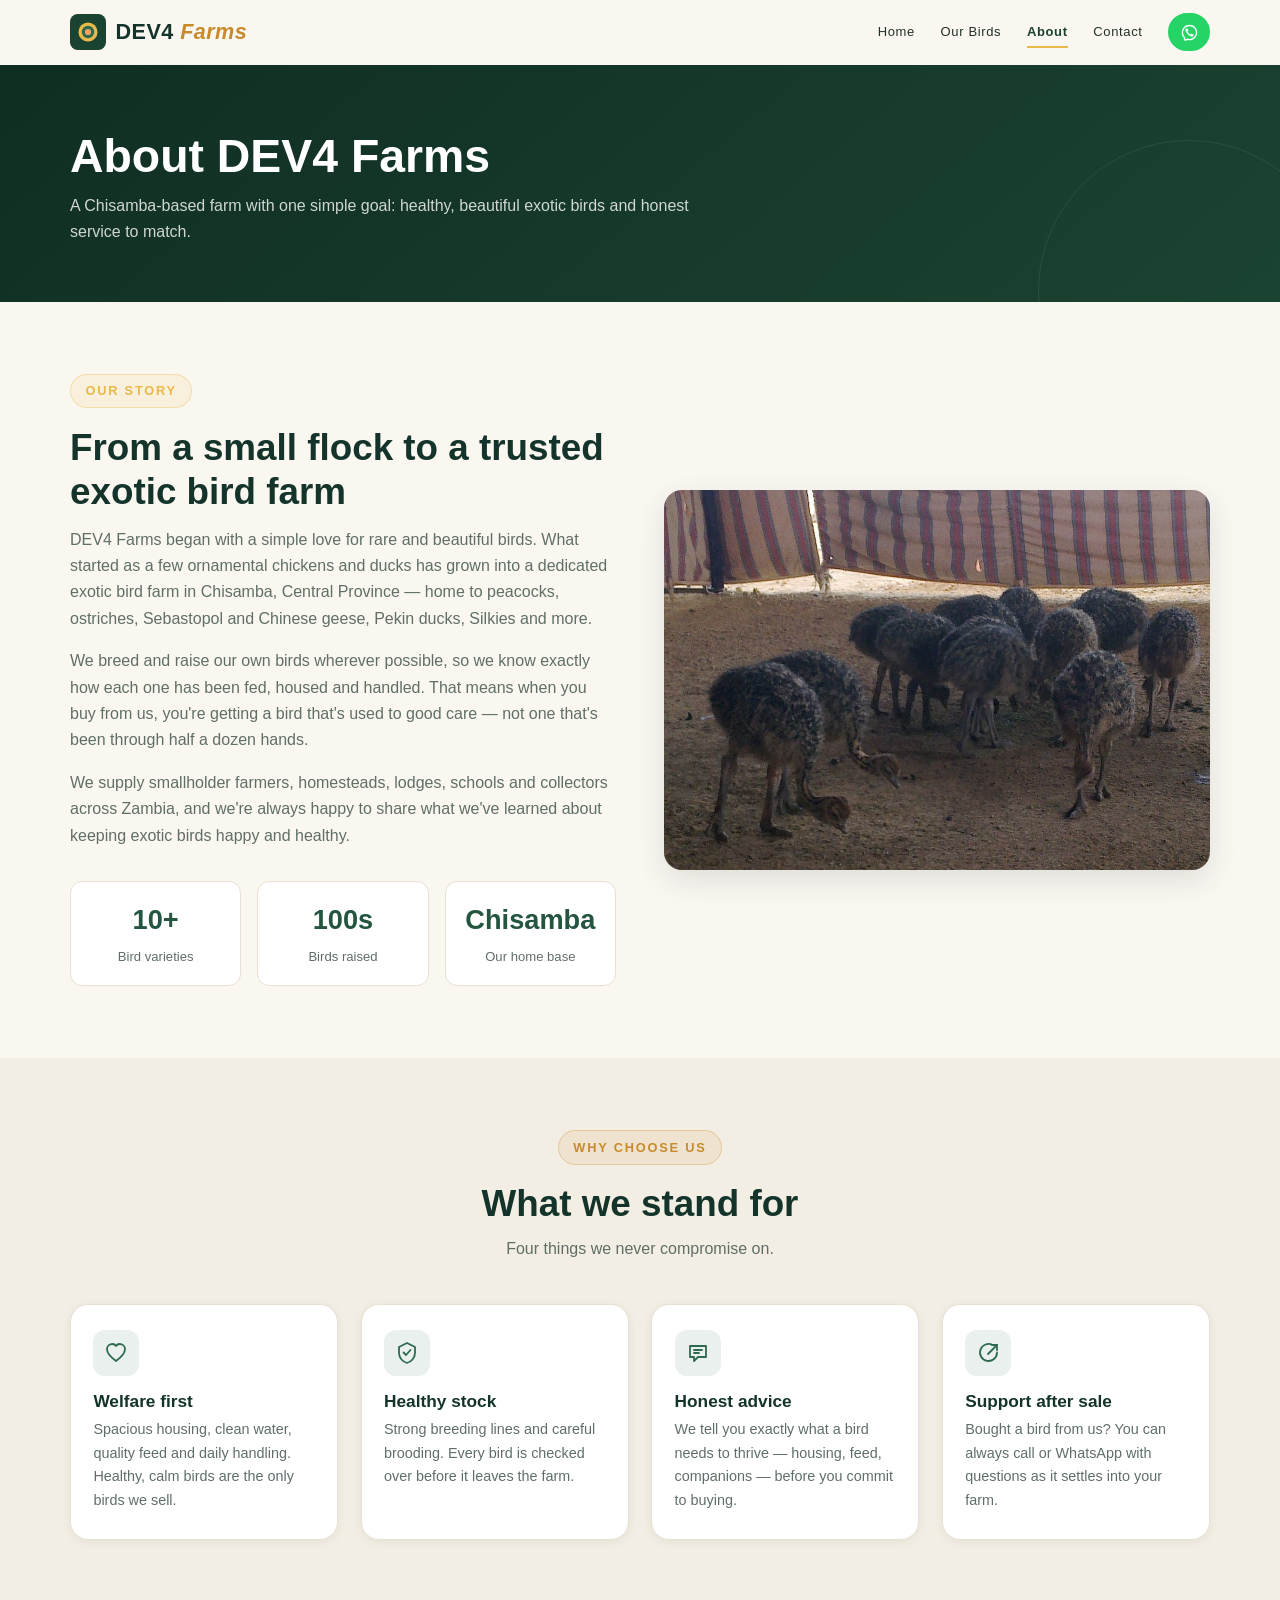
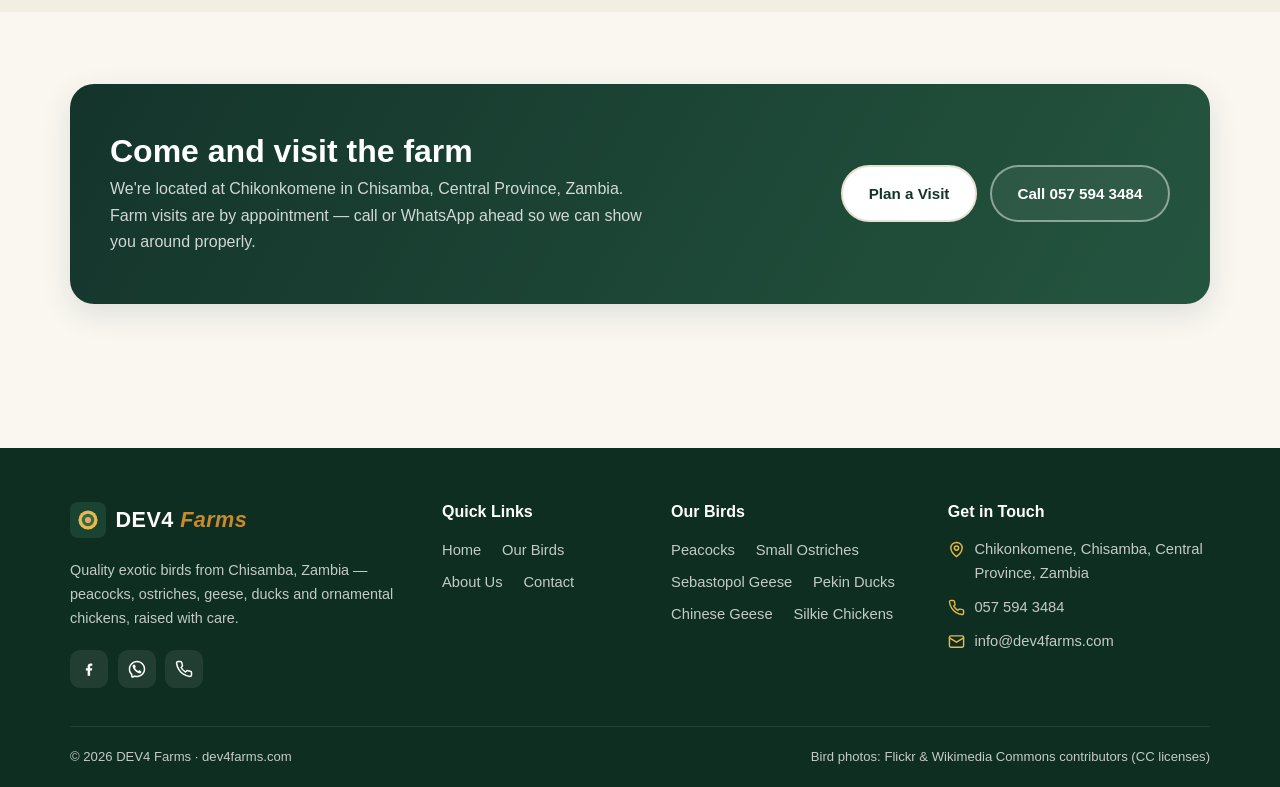
==== commit 73579976: "Real bird photos, ostrich hero, WhatsApp icon button, flat design Replace SVG art with CC-licensed p" ====
--- a/about.html
+++ b/about.html
@@ -7,9 +7,6 @@
   <meta name="description" content="Learn about DEV4 Farms — a family exotic bird farm in Chisamba, Zambia, raising peacocks, ostriches, geese, ducks and ornamental chickens with care.">
   <meta name="theme-color" content="#1b4332">
   <link rel="icon" type="image/svg+xml" href="favicon.svg">
-  <link rel="preconnect" href="https://fonts.googleapis.com">
-  <link rel="preconnect" href="https://fonts.gstatic.com" crossorigin>
-  <link href="https://fonts.googleapis.com/css2?family=Playfair+Display:wght@600;700;800&family=Poppins:wght@400;500;600;700&display=swap" rel="stylesheet">
   <link rel="stylesheet" href="css/style.css">
 </head>
 <body>
@@ -26,7 +23,7 @@
         <a href="birds.html">Our Birds</a>
         <a href="about.html" class="active">About</a>
         <a href="contact.html">Contact</a>
-        <a class="btn btn-primary btn-sm nav-cta" href="https://wa.me/260575943484" target="_blank" rel="noopener">WhatsApp Us</a>
+        <a class="btn btn-whatsapp btn-sm nav-cta" href="https://wa.me/260575943484" target="_blank" rel="noopener" aria-label="WhatsApp us" title="Chat on WhatsApp"><svg class="icon" viewBox="0 0 24 24" fill="currentColor" xmlns="http://www.w3.org/2000/svg" aria-hidden="true"><path d="M6.014 8.00613C6.12827 7.1024 7.30277 5.87414 8.23488 6.01043L8.23339 6.00894C9.14051 6.18132 9.85859 7.74261 10.2635 8.44465C10.5504 8.95402 10.3641 9.4701 10.0965 9.68787C9.7355 9.97883 9.17099 10.3803 9.28943 10.7834C9.5 11.5 12 14 13.2296 14.7107C13.695 14.9797 14.0325 14.2702 14.3207 13.9067C14.5301 13.6271 15.0466 13.46 15.5548 13.736C16.3138 14.178 17.0288 14.6917 17.69 15.27C18.0202 15.546 18.0977 15.9539 17.8689 16.385C17.4659 17.1443 16.3003 18.1456 15.4542 17.9421C13.9764 17.5868 8 15.27 6.08033 8.55801C5.97237 8.24048 5.99955 8.12044 6.014 8.00613Z"/><path fill-rule="evenodd" clip-rule="evenodd" d="M12 23C10.7764 23 10.0994 22.8687 9 22.5L6.89443 23.5528C5.56462 24.2177 4 23.2507 4 21.7639V19.5C1.84655 17.492 1 15.1767 1 12C1 5.92487 5.92487 1 12 1C18.0751 1 23 5.92487 23 12C23 18.0751 18.0751 23 12 23ZM6 18.6303L5.36395 18.0372C3.69087 16.4772 3 14.7331 3 12C3 7.02944 7.02944 3 12 3C16.9706 3 21 7.02944 21 12C21 16.9706 16.9706 21 12 21C11.0143 21 10.552 20.911 9.63595 20.6038L8.84847 20.3397L6 21.7639V18.6303Z"/></svg></a>
       </nav>
       <button class="nav-toggle" id="navToggle" aria-expanded="false" aria-controls="siteNav" aria-label="Open menu">
         <span></span><span></span><span></span>
@@ -60,9 +57,7 @@
         </div>
         <div class="reveal d1">
           <div class="art-panel">
-            <div class="art-ostrich">
-              <svg viewBox="0 0 200 160" preserveAspectRatio="xMidYMid slice"><ellipse cx="95" cy="146" rx="40" ry="6" fill="rgba(15,46,34,.14)"/><g stroke="#a1887f" stroke-width="4.5" stroke-linecap="round"><path d="M86 106 L80 140"/><path d="M104 106 L110 140"/><path d="M80 140 L72 146"/><path d="M80 140 L86 147"/><path d="M110 140 L104 147"/><path d="M110 140 L116 145"/></g><ellipse cx="96" cy="88" rx="27" ry="20" fill="#5d4037"/><ellipse cx="88" cy="86" rx="14" ry="10" fill="#795548"/><path d="M120 78 C132 70 136 82 127 88 C136 86 138 95 127 97" fill="#5d4037"/><path d="M86 72 C78 60 80 44 90 34" stroke="#8d6e63" stroke-width="7" stroke-linecap="round" fill="none"/><circle cx="91" cy="32" r="6.5" fill="#8d6e63"/><path d="M85 30 L75 33 L85 36 Z" fill="#d7ccc8"/><circle cx="93" cy="30" r="1.8" fill="#3e2723"/></svg>
-            </div>
+            <img src="images/ostrich-chicks.jpg" alt="Ostrich chicks in a rearing pen" loading="lazy">
           </div>
         </div>
       </div>
@@ -107,11 +102,11 @@
         <div class="cta-banner reveal">
           <div>
             <h2>Come and visit the farm</h2>
-            <p>We're located in Chisamba, Central Province, Zambia. Farm visits are by appointment — call or WhatsApp ahead so we can show you around properly.</p>
+            <p>We're located at Chikonkomene in Chisamba, Central Province, Zambia. Farm visits are by appointment — call or WhatsApp ahead so we can show you around properly.</p>
           </div>
           <div class="cta-actions">
             <a class="btn btn-primary" href="contact.html">Plan a Visit</a>
-            <a class="btn btn-ghost" href="tel:0575943484">Call 057 594 3484</a>
+            <a class="btn btn-ghost" href="tel:+260575943484">Call 057 594 3484</a>
           </div>
         </div>
       </div>
@@ -128,9 +123,9 @@
         </a>
         <p>Quality exotic birds from Chisamba, Zambia — peacocks, ostriches, geese, ducks and ornamental chickens, raised with care.</p>
         <div class="socials">
-          <a href="#" aria-label="Facebook" title="Add our Facebook page link"><svg viewBox="0 0 24 24" fill="currentColor"><path d="M13.5 21v-7h2.4l.4-3h-2.8V9.1c0-.9.3-1.5 1.6-1.5h1.3V4.9c-.3 0-1.2-.1-2.3-.1-2.3 0-3.9 1.4-3.9 4v2.2H7.8v3h2.4v7h3.3z"/></svg></a>
-          <a href="https://wa.me/260575943484" target="_blank" rel="noopener" aria-label="WhatsApp"><svg viewBox="0 0 24 24" fill="currentColor"><path d="M12 2a10 10 0 0 0-8.6 15.1L2 22l5-1.3A10 10 0 1 0 12 2zm0 18.2c-1.5 0-3-.4-4.3-1.2l-.3-.2-3 .8.8-2.9-.2-.3A8.2 8.2 0 1 1 12 20.2zm4.6-6.1c-.3-.1-1.5-.7-1.7-.8-.2-.1-.4-.1-.6.1-.2.3-.7.8-.8 1-.1.2-.3.2-.5.1a6.7 6.7 0 0 1-3.4-3c-.3-.4 0-.5.2-.8l.4-.5c.1-.2.1-.4 0-.5l-.8-1.9c-.2-.5-.4-.4-.6-.4h-.5c-.2 0-.5.1-.7.3-.9.9-1.1 2.2-.2 3.9a11 11 0 0 0 4.4 4.2c1.7.8 2.4.9 3.2.7.5-.1 1.5-.6 1.7-1.2.2-.6.2-1.1.1-1.2 0-.1-.2-.2-.4-.3z"/></svg></a>
-          <a href="tel:0575943484" aria-label="Call us"><svg viewBox="0 0 24 24" fill="none" stroke="currentColor" stroke-width="2" stroke-linecap="round" stroke-linejoin="round"><path d="M22 16.9v3a2 2 0 0 1-2.2 2 19.8 19.8 0 0 1-8.6-3.1 19.5 19.5 0 0 1-6-6A19.8 19.8 0 0 1 2.1 4.2 2 2 0 0 1 4.1 2h3a2 2 0 0 1 2 1.7c.1 1 .4 2 .7 2.9a2 2 0 0 1-.4 2.1L8.1 10a16 16 0 0 0 6 6l1.3-1.3a2 2 0 0 1 2.1-.4c.9.3 1.9.6 2.9.7a2 2 0 0 1 1.7 2z"/></svg></a>
+          <a href="https://www.facebook.com/share/1CGb4XoiZv/?mibextid=wwXIfr" target="_blank" rel="noopener" aria-label="Facebook"><svg viewBox="0 0 24 24" fill="currentColor"><path d="M13.5 21v-7h2.4l.4-3h-2.8V9.1c0-.9.3-1.5 1.6-1.5h1.3V4.9c-.3 0-1.2-.1-2.3-.1-2.3 0-3.9 1.4-3.9 4v2.2H7.8v3h2.4v7h3.3z"/></svg></a>
+          <a href="https://wa.me/260575943484" target="_blank" rel="noopener" aria-label="WhatsApp"><svg viewBox="0 0 24 24" fill="currentColor" xmlns="http://www.w3.org/2000/svg"><path d="M6.014 8.00613C6.12827 7.1024 7.30277 5.87414 8.23488 6.01043L8.23339 6.00894C9.14051 6.18132 9.85859 7.74261 10.2635 8.44465C10.5504 8.95402 10.3641 9.4701 10.0965 9.68787C9.7355 9.97883 9.17099 10.3803 9.28943 10.7834C9.5 11.5 12 14 13.2296 14.7107C13.695 14.9797 14.0325 14.2702 14.3207 13.9067C14.5301 13.6271 15.0466 13.46 15.5548 13.736C16.3138 14.178 17.0288 14.6917 17.69 15.27C18.0202 15.546 18.0977 15.9539 17.8689 16.385C17.4659 17.1443 16.3003 18.1456 15.4542 17.9421C13.9764 17.5868 8 15.27 6.08033 8.55801C5.97237 8.24048 5.99955 8.12044 6.014 8.00613Z"/><path fill-rule="evenodd" clip-rule="evenodd" d="M12 23C10.7764 23 10.0994 22.8687 9 22.5L6.89443 23.5528C5.56462 24.2177 4 23.2507 4 21.7639V19.5C1.84655 17.492 1 15.1767 1 12C1 5.92487 5.92487 1 12 1C18.0751 1 23 5.92487 23 12C23 18.0751 18.0751 23 12 23ZM6 18.6303L5.36395 18.0372C3.69087 16.4772 3 14.7331 3 12C3 7.02944 7.02944 3 12 3C16.9706 3 21 7.02944 21 12C21 16.9706 16.9706 21 12 21C11.0143 21 10.552 20.911 9.63595 20.6038L8.84847 20.3397L6 21.7639V18.6303Z"/></svg></a>
+          <a href="tel:+260575943484" aria-label="Call us"><svg viewBox="0 0 24 24" fill="none" stroke="currentColor" stroke-width="2" stroke-linecap="round" stroke-linejoin="round"><path d="M22 16.9v3a2 2 0 0 1-2.2 2 19.8 19.8 0 0 1-8.6-3.1 19.5 19.5 0 0 1-6-6A19.8 19.8 0 0 1 2.1 4.2 2 2 0 0 1 4.1 2h3a2 2 0 0 1 2 1.7c.1 1 .4 2 .7 2.9a2 2 0 0 1-.4 2.1L8.1 10a16 16 0 0 0 6 6l1.3-1.3a2 2 0 0 1 2.1-.4c.9.3 1.9.6 2.9.7a2 2 0 0 1 1.7 2z"/></svg></a>
         </div>
       </div>
       <div class="footer-col">
@@ -156,15 +151,15 @@
       <div class="footer-col">
         <h4>Get in Touch</h4>
         <ul class="footer-contact">
-          <li><svg viewBox="0 0 24 24" fill="none" stroke="currentColor" stroke-width="2" stroke-linecap="round" stroke-linejoin="round"><path d="M20 10c0 6-8 12-8 12S4 16 4 10a8 8 0 0 1 16 0z"/><circle cx="12" cy="10" r="3"/></svg><span>Chisamba, Central Province, Zambia</span></li>
-          <li><svg viewBox="0 0 24 24" fill="none" stroke="currentColor" stroke-width="2" stroke-linecap="round" stroke-linejoin="round"><path d="M22 16.9v3a2 2 0 0 1-2.2 2 19.8 19.8 0 0 1-8.6-3.1 19.5 19.5 0 0 1-6-6A19.8 19.8 0 0 1 2.1 4.2 2 2 0 0 1 4.1 2h3a2 2 0 0 1 2 1.7c.1 1 .4 2 .7 2.9a2 2 0 0 1-.4 2.1L8.1 10a16 16 0 0 0 6 6l1.3-1.3a2 2 0 0 1 2.1-.4c.9.3 1.9.6 2.9.7a2 2 0 0 1 1.7 2z"/></svg><a href="tel:0575943484">057 594 3484</a></li>
+          <li><svg viewBox="0 0 24 24" fill="none" stroke="currentColor" stroke-width="2" stroke-linecap="round" stroke-linejoin="round"><path d="M20 10c0 6-8 12-8 12S4 16 4 10a8 8 0 0 1 16 0z"/><circle cx="12" cy="10" r="3"/></svg><span>Chikonkomene, Chisamba, Central Province, Zambia</span></li>
+          <li><svg viewBox="0 0 24 24" fill="none" stroke="currentColor" stroke-width="2" stroke-linecap="round" stroke-linejoin="round"><path d="M22 16.9v3a2 2 0 0 1-2.2 2 19.8 19.8 0 0 1-8.6-3.1 19.5 19.5 0 0 1-6-6A19.8 19.8 0 0 1 2.1 4.2 2 2 0 0 1 4.1 2h3a2 2 0 0 1 2 1.7c.1 1 .4 2 .7 2.9a2 2 0 0 1-.4 2.1L8.1 10a16 16 0 0 0 6 6l1.3-1.3a2 2 0 0 1 2.1-.4c.9.3 1.9.6 2.9.7a2 2 0 0 1 1.7 2z"/></svg><a href="tel:+260575943484">057 594 3484</a></li>
           <li><svg viewBox="0 0 24 24" fill="none" stroke="currentColor" stroke-width="2" stroke-linecap="round" stroke-linejoin="round"><rect x="2" y="4" width="20" height="16" rx="2"/><path d="m22 7-10 6L2 7"/></svg><a href="mailto:info@dev4farms.com">info@dev4farms.com</a></li>
         </ul>
       </div>
     </div>
     <div class="container footer-bottom">
       <span>&copy; <span id="year">2026</span> DEV4 Farms &middot; dev4farms.com</span>
-      <span>Exotic birds &middot; Chisamba, Zambia</span>
+      <span>Bird photos: Flickr & Wikimedia Commons contributors (CC licenses)</span>
     </div>
   </footer>
 
--- a/css/style.css
+++ b/css/style.css
@@ -22,8 +22,8 @@
   --shadow-md: 0 10px 30px rgba(20, 52, 43, 0.12);
   --radius: 18px;
   --radius-sm: 12px;
-  --font-head: "Playfair Display", Georgia, "Times New Roman", serif;
-  --font-body: "Poppins", "Segoe UI", system-ui, -apple-system, sans-serif;
+  --font-head: Arial, Helvetica, sans-serif;
+  --font-body: Arial, Helvetica, sans-serif;
 }
 
 * { margin: 0; padding: 0; box-sizing: border-box; }
@@ -86,16 +86,23 @@
   font-size: 0.95rem;
   border: 2px solid transparent;
   cursor: pointer;
-  transition: transform 0.15s ease, box-shadow 0.15s ease, background 0.15s ease, color 0.15s ease;
+  transition: transform 0.15s ease, background 0.15s ease, color 0.15s ease;
 }
 .btn:hover { transform: translateY(-2px); }
 
 .btn-primary {
-  background: var(--gold);
-  color: var(--green-950);
-  box-shadow: 0 6px 18px rgba(233, 185, 73, 0.35);
-}
-.btn-primary:hover { background: var(--gold-soft); color: var(--green-950); }
+  background: #ffffff;
+  color: var(--green-900);
+  border-color: var(--line);
+}
+.btn-primary:hover { background: var(--cream); color: var(--green-900); }
+
+.btn-whatsapp {
+  background: #25d366;
+  color: #ffffff;
+  border-color: #25d366;
+}
+.btn-whatsapp:hover { background: #1fb855; color: #ffffff; }
 
 .btn-outline {
   border-color: var(--green-600);
@@ -113,6 +120,7 @@
 
 .btn-sm { padding: 0.55rem 1.1rem; font-size: 0.85rem; }
 .btn-block { width: 100%; }
+.btn .icon { width: 17px; height: 17px; flex-shrink: 0; }
 
 .link-arrow {
   font-weight: 600;
@@ -168,8 +176,11 @@
   gap: 1.6rem;
 }
 .site-nav > a {
-  font-weight: 500;
-  font-size: 0.95rem;
+  font-family: "Helvetica Neue", Helvetica, Arial, sans-serif;
+  font-weight: 400;
+  font-size: 13px;
+  line-height: 1.4;
+  letter-spacing: 0.05em;
   color: var(--ink);
   position: relative;
   padding: 0.3rem 0;
@@ -187,7 +198,7 @@
 .site-nav > a:hover::after,
 .site-nav > a.active::after { width: 100%; }
 .site-nav > a.active { color: var(--green-800); font-weight: 600; }
-.site-nav .nav-cta { color: var(--green-950); }
+.site-nav .nav-cta { padding: 0.55rem 0.65rem; color: #ffffff; }
 .site-nav .nav-cta::after { display: none; }
 
 .nav-toggle {
@@ -214,31 +225,30 @@
 .hero {
   position: relative;
   overflow: hidden;
-  background:
-    radial-gradient(900px 500px at 85% -10%, rgba(233, 185, 73, 0.18), transparent 60%),
-    radial-gradient(700px 500px at -10% 110%, rgba(64, 145, 108, 0.35), transparent 60%),
-    linear-gradient(140deg, var(--green-950), var(--green-800) 70%, var(--green-700));
+  background: var(--green-950);
   color: #fff;
-  padding: 88px 0 96px;
-}
-
-.hero::before,
+  padding: 140px 0;
+}
+.hero-bg {
+  position: absolute;
+  inset: 0;
+  width: 100%;
+  height: 100%;
+  object-fit: cover;
+  object-position: center 40%;
+}
+
 .hero::after {
   content: "";
   position: absolute;
-  border-radius: 50%;
-  border: 1.5px solid rgba(255, 255, 255, 0.08);
-}
-.hero::before { width: 420px; height: 420px; top: -140px; right: -80px; }
-.hero::after { width: 260px; height: 260px; bottom: -90px; left: 6%; }
-
-.hero-grid {
-  display: grid;
-  grid-template-columns: 1.15fr 0.85fr;
-  gap: 48px;
-  align-items: center;
+  inset: 0;
+  background: linear-gradient(90deg, rgba(15, 46, 34, 0.92) 0%, rgba(15, 46, 34, 0.62) 48%, rgba(15, 46, 34, 0.18) 100%);
+}
+
+.hero-content {
   position: relative;
   z-index: 1;
+  max-width: 600px;
 }
 
 .eyebrow {
@@ -296,53 +306,6 @@
   flex-shrink: 0;
 }
 
-/* Floating bird cards in hero */
-.hero-visual {
-  position: relative;
-  min-height: 380px;
-}
-.float-card {
-  position: absolute;
-  width: min(240px, 70%);
-  background: rgba(255, 255, 255, 0.08);
-  border: 1px solid rgba(255, 255, 255, 0.18);
-  backdrop-filter: blur(8px);
-  border-radius: var(--radius);
-  padding: 0.9rem;
-  box-shadow: var(--shadow-md);
-  animation: floaty 6s ease-in-out infinite;
-}
-.float-card .fc-art {
-  border-radius: var(--radius-sm);
-  overflow: hidden;
-  height: 130px;
-}
-.float-card .fc-art svg { width: 100%; height: 100%; }
-.fc-name {
-  font-weight: 600;
-  font-size: 0.92rem;
-  color: #fff;
-  margin-top: 0.6rem;
-}
-.fc-tag {
-  display: inline-block;
-  font-size: 0.72rem;
-  font-weight: 600;
-  color: var(--green-950);
-  background: var(--gold);
-  border-radius: 999px;
-  padding: 0.15rem 0.6rem;
-  margin-top: 0.35rem;
-}
-.float-card.fc1 { top: 0; right: 6%; transform: rotate(3deg); }
-.float-card.fc2 { top: 36%; left: 0; transform: rotate(-4deg); animation-delay: 1.2s; }
-.float-card.fc3 { bottom: 0; right: 14%; transform: rotate(2deg); animation-delay: 2.4s; }
-
-@keyframes floaty {
-  0%, 100% { translate: 0 0; }
-  50% { translate: 0 -12px; }
-}
-
 /* ---------- Highlights strip ---------- */
 .strip { background: var(--green-900); color: #fff; padding: 1.6rem 0; }
 .strip-grid {
@@ -390,7 +353,7 @@
 .bird-card {
   background: var(--card);
   border: 1px solid var(--line);
-  border-radius: var(--radius);
+  border-radius: 0;
   overflow: hidden;
   box-shadow: var(--shadow-sm);
   transition: transform 0.2s ease, box-shadow 0.2s ease;
@@ -407,21 +370,13 @@
   height: 200px;
   overflow: hidden;
 }
-.bird-art::before {
-  content: "";
-  position: absolute;
-  width: 150px;
-  height: 150px;
-  border-radius: 50%;
-  border: 1.5px solid rgba(255, 255, 255, 0.35);
-  top: -50px;
-  right: -40px;
-}
-.bird-art svg {
-  position: relative;
+.bird-art img {
   width: 100%;
   height: 100%;
-}
+  object-fit: cover;
+  transition: transform 0.35s ease;
+}
+.bird-card:hover .bird-art img { transform: scale(1.06); }
 
 .art-peacock    { background: linear-gradient(135deg, #123c4a, #0d2b33); }
 .art-ostrich    { background: linear-gradient(135deg, #f3e2c3, #e2c285); }
@@ -483,8 +438,7 @@
   height: 380px;
   position: relative;
 }
-.art-panel svg { width: 100%; height: 100%; }
-.art-panel .art-peacock, .art-panel .art-ostrich { height: 100%; }
+.art-panel img { width: 100%; height: 100%; object-fit: cover; }
 
 .stats {
   display: grid;
@@ -568,9 +522,7 @@
 
 /* ---------- Page hero (sub-pages) ---------- */
 .page-hero {
-  background:
-    radial-gradient(700px 320px at 90% -20%, rgba(233, 185, 73, 0.2), transparent 60%),
-    linear-gradient(140deg, var(--green-950), var(--green-800));
+  background: linear-gradient(140deg, var(--green-950), var(--green-800));
   color: #fff;
   padding: 64px 0 56px;
   position: relative;
@@ -658,7 +610,7 @@
   border: 1.5px solid var(--line);
   border-radius: var(--radius-sm);
   padding: 0.75rem 0.9rem;
-  transition: border-color 0.15s ease, box-shadow 0.15s ease;
+  transition: border-color 0.15s ease;
 }
 .field textarea { resize: vertical; min-height: 110px; }
 .field input:focus,
@@ -666,7 +618,6 @@
 .field textarea:focus {
   outline: none;
   border-color: var(--green-500);
-  box-shadow: 0 0 0 3px rgba(64, 145, 108, 0.15);
 }
 
 .form-note { font-size: 0.82rem; color: var(--muted); margin-top: 0.8rem; }
@@ -683,9 +634,7 @@
 
 /* ---------- CTA banner ---------- */
 .cta-banner {
-  background:
-    radial-gradient(600px 300px at 15% 0%, rgba(233, 185, 73, 0.25), transparent 55%),
-    linear-gradient(120deg, var(--green-900), var(--green-700));
+  background: linear-gradient(120deg, var(--green-900), var(--green-700));
   border-radius: 24px;
   padding: 3rem 2.5rem;
   color: #fff;
@@ -736,8 +685,13 @@
   font-family: var(--font-body);
   font-weight: 600;
 }
-.footer-links { list-style: none; }
-.footer-links li { margin-bottom: 0.55rem; }
+.footer-links {
+  list-style: none;
+  display: flex;
+  flex-wrap: wrap;
+  gap: 0.35rem 1.3rem;
+}
+.footer-links li { margin-bottom: 0; }
 .footer-links a { color: rgba(255, 255, 255, 0.75); font-size: 0.92rem; }
 .footer-links a:hover { color: var(--gold); }
 
@@ -769,12 +723,23 @@
 .reveal.d3 { transition-delay: 0.24s; }
 
 /* ---------- Responsive ---------- */
+@media (min-width: 961px) {
+  .bird-body {
+    background: var(--green-900);
+  }
+  .bird-body h3 { color: #fff; }
+  .bird-body > p { color: rgba(255, 253, 251, 0.78); }
+  .bird-body .price { color: var(--gold-soft); }
+  .bird-body .link-arrow { color: var(--gold-soft); }
+  .bird-body .tag-available { background: rgba(167, 227, 196, 0.18); color: #a7e3c4; }
+  .bird-body .tag-seasonal { background: rgba(233, 185, 73, 0.2); color: var(--gold-soft); }
+  .bird-body .tag-rare { background: rgba(255, 255, 255, 0.16); color: #fff; }
+}
+
 @media (max-width: 960px) {
   .grid-3 { grid-template-columns: repeat(2, 1fr); }
   .values-grid { grid-template-columns: repeat(2, 1fr); }
   .footer-grid { grid-template-columns: 1fr 1fr; }
-  .hero-grid { grid-template-columns: 1fr; }
-  .hero-visual { min-height: 340px; max-width: 460px; }
   .split { grid-template-columns: 1fr; gap: 2rem; }
   .contact-grid { grid-template-columns: 1fr; }
   .strip-grid { grid-template-columns: repeat(2, 1fr); }
@@ -788,11 +753,26 @@
   .stats { grid-template-columns: 1fr 1fr 1fr; gap: 0.6rem; }
   .strip-grid { grid-template-columns: 1fr; gap: 0.9rem; }
   .form-row { grid-template-columns: 1fr; }
-  .footer-grid { grid-template-columns: 1fr; gap: 2rem; }
+  .footer-grid { grid-template-columns: 1fr 1fr; gap: 1.8rem 1.4rem; }
+  .footer-brand { grid-column: 1 / -1; }
   .cta-banner { padding: 2.2rem 1.6rem; }
-  .hero { padding: 64px 0 72px; }
-  .hero-visual { min-height: 300px; margin-top: 1rem; }
-  .float-card { width: 62%; }
+  .hero { padding: 96px 0; }
+  .hero::after { background: rgba(15, 46, 34, 0.8); }
+
+  .bird-art { height: 320px; }
+  .bird-body {
+    position: relative;
+    margin: -180px 14px 14px;
+    background: var(--green-900);
+    padding: 1.1rem 1.1rem 1.2rem;
+  }
+  .bird-body h3 { color: #fff; }
+  .bird-body > p { color: rgba(255, 253, 251, 0.78); }
+  .bird-body .price { color: var(--gold-soft); }
+  .bird-body .link-arrow { color: var(--gold-soft); }
+  .bird-body .tag-available { background: rgba(167, 227, 196, 0.18); color: #a7e3c4; }
+  .bird-body .tag-seasonal { background: rgba(233, 185, 73, 0.2); color: var(--gold-soft); }
+  .bird-body .tag-rare { background: rgba(255, 255, 255, 0.16); color: #fff; }
 
   .nav-toggle { display: flex; }
   .site-nav {
@@ -811,14 +791,13 @@
   }
   .site-nav.open { display: flex; }
   .site-nav > a { padding: 0.7rem 0.4rem; border-radius: 8px; }
-  .site-nav > a:hover { background: rgba(45, 106, 79, 0.07); }
+  .site-nav > a:not(.nav-cta):hover { background: rgba(45, 106, 79, 0.07); }
   .site-nav > a::after { display: none; }
   .site-nav .nav-cta { margin-top: 0.6rem; justify-content: center; }
 }
 
 @media (prefers-reduced-motion: reduce) {
   html { scroll-behavior: auto; }
-  .float-card { animation: none; }
   .reveal { opacity: 1; transform: none; transition: none; }
   .btn:hover { transform: none; }
 }
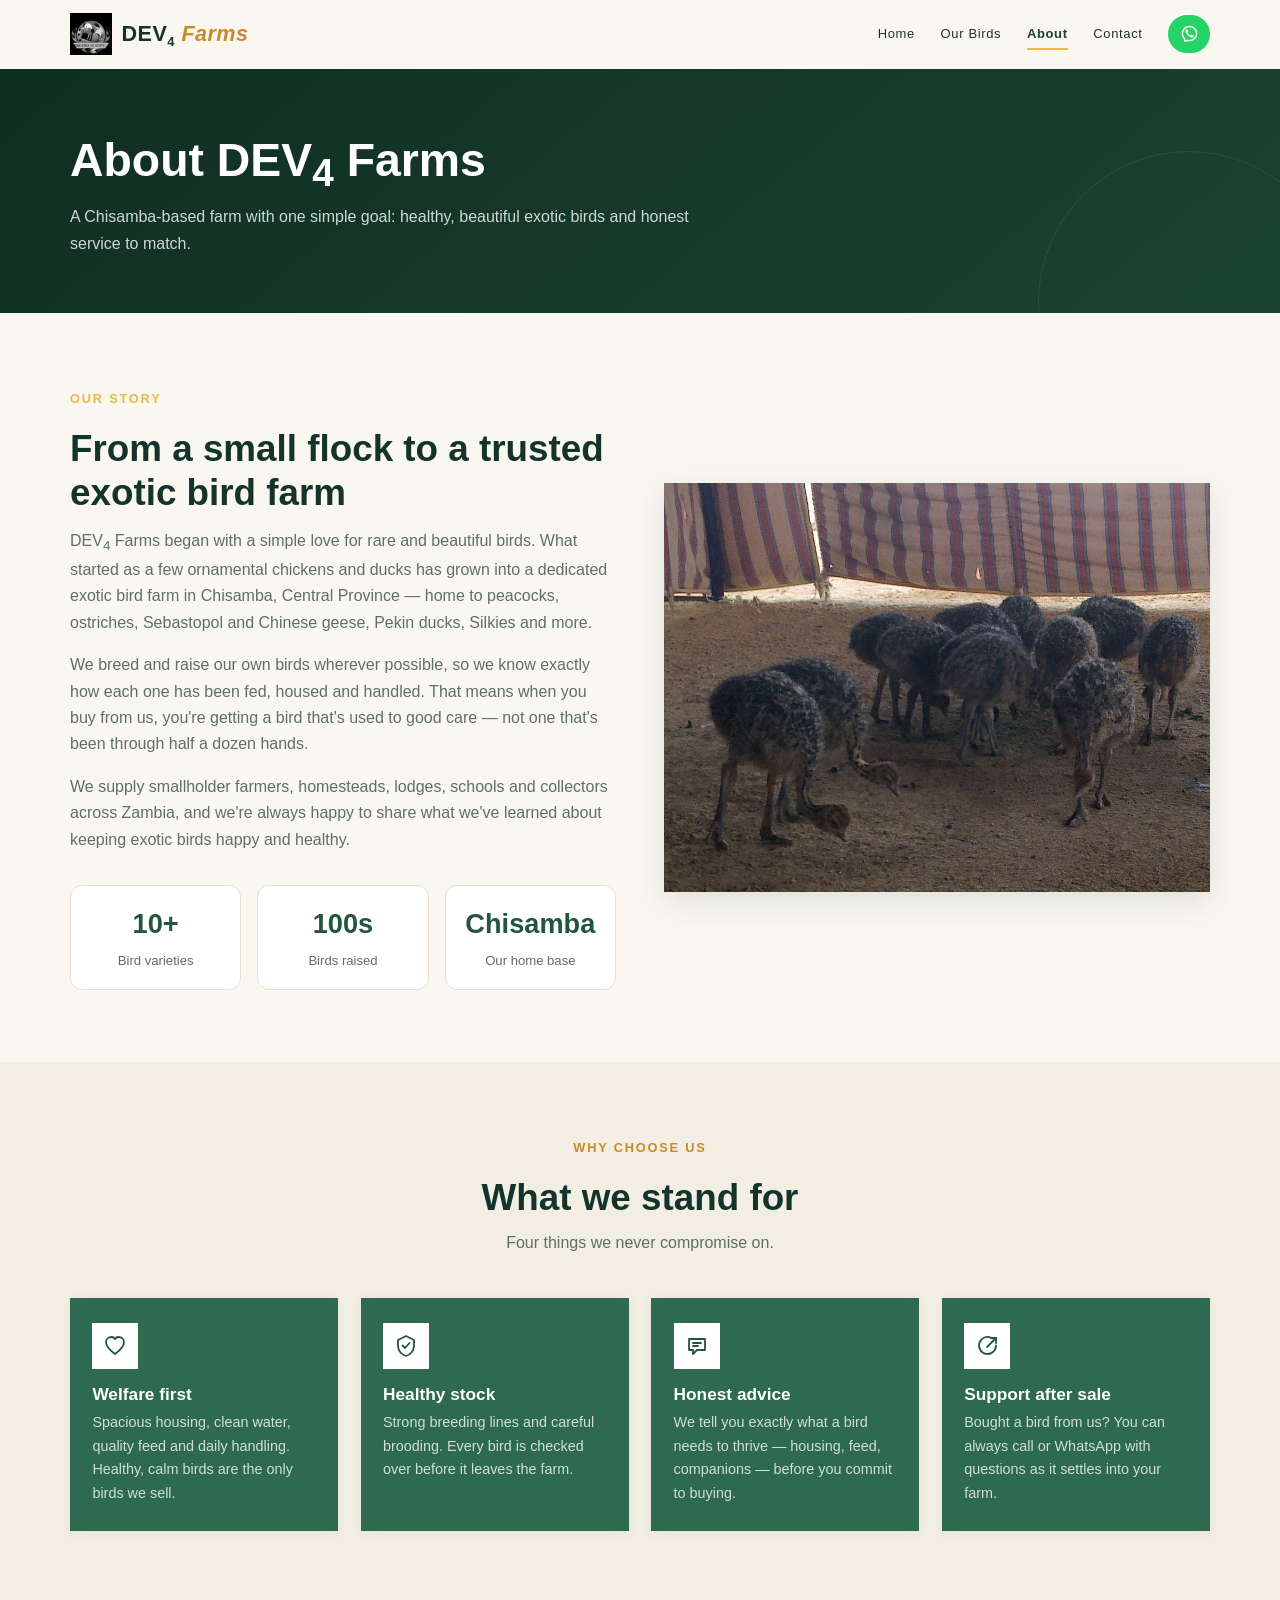
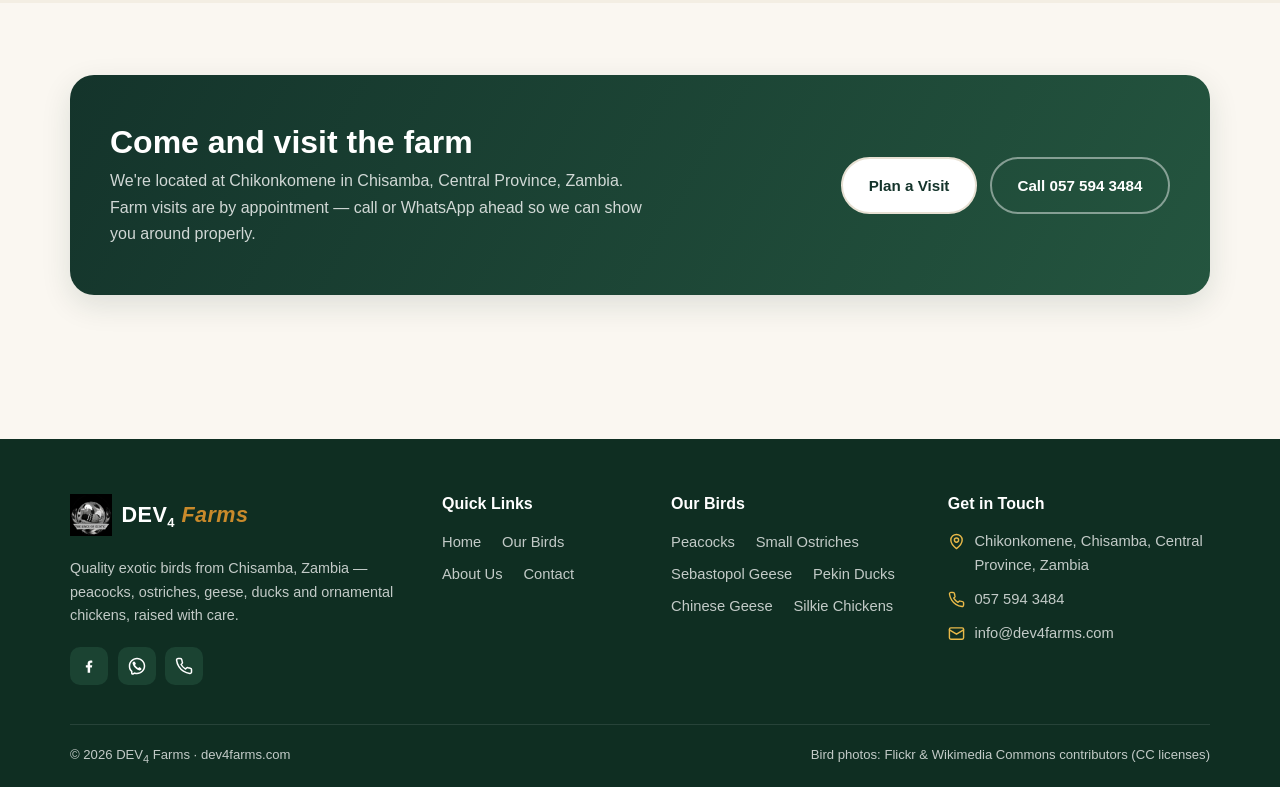
==== commit d0ae76fb: "Green sharp-cornered cards, logo branding, DEV4 subscript, mobile polish Green bird/value cards with" ====
--- a/about.html
+++ b/about.html
@@ -6,8 +6,9 @@
   <title>About Us | DEV4 Farms — Exotic Birds, Chisamba Zambia</title>
   <meta name="description" content="Learn about DEV4 Farms — a family exotic bird farm in Chisamba, Zambia, raising peacocks, ostriches, geese, ducks and ornamental chickens with care.">
   <meta name="theme-color" content="#1b4332">
-  <link rel="icon" type="image/svg+xml" href="favicon.svg">
-  <link rel="stylesheet" href="css/style.css">
+  <link rel="icon" type="image/png" href="images/favicon-32.png">
+  <link rel="apple-touch-icon" href="images/apple-touch-icon.png">
+  <link rel="stylesheet" href="css/style.css?v=14">
 </head>
 <body>
   <a class="skip-link" href="#main">Skip to content</a>
@@ -15,8 +16,8 @@
   <header class="site-header">
     <div class="container nav-wrap">
       <a href="index.html" class="brand">
-        <img src="favicon.svg" alt="" class="brand-mark" width="36" height="36">
-        <span class="brand-name">DEV4 <span>Farms</span></span>
+        <img src="images/logo.jpg" alt="" class="brand-mark" width="42" height="42">
+        <span class="brand-name">DEV<sub>4</sub> <span>Farms</span></span>
       </a>
       <nav class="site-nav" id="siteNav" aria-label="Main navigation">
         <a href="index.html">Home</a>
@@ -35,7 +36,7 @@
 
     <section class="page-hero">
       <div class="container">
-        <h1>About DEV4 Farms</h1>
+        <h1>About DEV<sub>4</sub> Farms</h1>
         <p>A Chisamba-based farm with one simple goal: healthy, beautiful exotic birds and honest service to match.</p>
       </div>
     </section>
@@ -46,7 +47,7 @@
         <div class="reveal">
           <p class="eyebrow">Our story</p>
           <h2 style="font-size: clamp(1.7rem, 3.4vw, 2.3rem); margin-bottom: 0.8rem;">From a small flock to a trusted exotic bird farm</h2>
-          <p class="muted" style="margin-bottom: 1rem;">DEV4 Farms began with a simple love for rare and beautiful birds. What started as a few ornamental chickens and ducks has grown into a dedicated exotic bird farm in Chisamba, Central Province — home to peacocks, ostriches, Sebastopol and Chinese geese, Pekin ducks, Silkies and more.</p>
+          <p class="muted" style="margin-bottom: 1rem;">DEV<sub>4</sub> Farms began with a simple love for rare and beautiful birds. What started as a few ornamental chickens and ducks has grown into a dedicated exotic bird farm in Chisamba, Central Province — home to peacocks, ostriches, Sebastopol and Chinese geese, Pekin ducks, Silkies and more.</p>
           <p class="muted" style="margin-bottom: 1rem;">We breed and raise our own birds wherever possible, so we know exactly how each one has been fed, housed and handled. That means when you buy from us, you're getting a bird that's used to good care — not one that's been through half a dozen hands.</p>
           <p class="muted" style="margin-bottom: 1.6rem;">We supply smallholder farmers, homesteads, lodges, schools and collectors across Zambia, and we're always happy to share what we've learned about keeping exotic birds happy and healthy.</p>
           <div class="stats">
@@ -118,8 +119,8 @@
     <div class="container footer-grid">
       <div class="footer-brand">
         <a href="index.html" class="brand">
-          <img src="favicon.svg" alt="" class="brand-mark" width="36" height="36">
-          <span class="brand-name">DEV4 <span>Farms</span></span>
+          <img src="images/logo.jpg" alt="" class="brand-mark" width="42" height="42">
+          <span class="brand-name">DEV<sub>4</sub> <span>Farms</span></span>
         </a>
         <p>Quality exotic birds from Chisamba, Zambia — peacocks, ostriches, geese, ducks and ornamental chickens, raised with care.</p>
         <div class="socials">
@@ -158,11 +159,11 @@
       </div>
     </div>
     <div class="container footer-bottom">
-      <span>&copy; <span id="year">2026</span> DEV4 Farms &middot; dev4farms.com</span>
+      <span>&copy; <span id="year">2026</span> DEV<sub>4</sub> Farms &middot; dev4farms.com</span>
       <span>Bird photos: Flickr & Wikimedia Commons contributors (CC licenses)</span>
     </div>
   </footer>
 
-  <script src="js/main.js"></script>
+  <script src="js/main.js?v=2"></script>
 </body>
 </html>
--- a/css/style.css
+++ b/css/style.css
@@ -36,6 +36,7 @@
   color: var(--ink);
   line-height: 1.65;
   font-size: 16px;
+  overflow-x: clip;
   -webkit-font-smoothing: antialiased;
 }
 
@@ -114,7 +115,7 @@
 .btn-ghost {
   border-color: rgba(255, 255, 255, 0.45);
   color: #fff;
-  background: rgba(255, 255, 255, 0.06);
+  background: transparent;
 }
 .btn-ghost:hover { background: rgba(255, 255, 255, 0.16); color: #fff; }
 
@@ -160,7 +161,8 @@
   align-items: center;
   gap: 0.6rem;
 }
-.brand-mark { width: 36px; height: 36px; }
+.brand-mark { width: 42px; height: 42px; }
+.brand-name sub { font-size: 0.6em; line-height: 0; }
 .brand-name {
   font-family: var(--font-head);
   font-weight: 800;
@@ -258,10 +260,6 @@
   letter-spacing: 0.14em;
   text-transform: uppercase;
   color: var(--gold);
-  background: rgba(233, 185, 73, 0.12);
-  border: 1px solid rgba(233, 185, 73, 0.35);
-  padding: 0.35rem 0.9rem;
-  border-radius: 999px;
   margin-bottom: 1.1rem;
 }
 
@@ -327,7 +325,7 @@
   display: grid;
   place-items: center;
   border-radius: 12px;
-  background: rgba(233, 185, 73, 0.15);
+  background: transparent;
   color: var(--gold);
 }
 .strip-icon svg { width: 22px; height: 22px; }
@@ -337,8 +335,6 @@
 .section-head.center { margin-inline: auto; text-align: center; }
 .section-head .eyebrow {
   color: var(--gold-deep);
-  background: rgba(201, 138, 43, 0.1);
-  border-color: rgba(201, 138, 43, 0.3);
 }
 .section-head h2 { font-size: clamp(1.7rem, 3.4vw, 2.3rem); margin-bottom: 0.6rem; }
 .section-head p { color: var(--muted); }
@@ -351,8 +347,8 @@
 }
 
 .bird-card {
-  background: var(--card);
-  border: 1px solid var(--line);
+  background: var(--green-600);
+  border: 0;
   border-radius: 0;
   overflow: hidden;
   box-shadow: var(--shadow-sm);
@@ -364,10 +360,15 @@
   transform: translateY(-6px);
   box-shadow: var(--shadow-md);
 }
+.bird-card h3 { color: #fff; }
+.bird-card .bird-body > p { color: rgba(255, 255, 255, 0.78); }
+.bird-card .price { color: var(--gold-soft); }
+.bird-card .link-arrow { color: var(--gold-soft); }
+.bird-card .link-arrow:hover { color: #fff; }
 
 .bird-art {
   position: relative;
-  height: 200px;
+  aspect-ratio: 3 / 2;
   overflow: hidden;
 }
 .bird-art img {
@@ -377,6 +378,10 @@
   transition: transform 0.35s ease;
 }
 .bird-card:hover .bird-art img { transform: scale(1.06); }
+.bird-art img[src*="sebastopol"] { object-position: 62% 50%; }
+.bird-art img[src*="chinese"] { object-position: 65% 50%; }
+.bird-art img[src*="silkie"] { object-position: 42% 50%; }
+.bird-art img[src*="guineafowl"] { object-position: 58% 50%; }
 
 .art-peacock    { background: linear-gradient(135deg, #123c4a, #0d2b33); }
 .art-ostrich    { background: linear-gradient(135deg, #f3e2c3, #e2c285); }
@@ -412,9 +417,9 @@
   white-space: nowrap;
   flex-shrink: 0;
 }
-.tag-available { background: rgba(64, 145, 108, 0.15); color: var(--green-600); }
-.tag-seasonal  { background: rgba(201, 138, 43, 0.15); color: var(--gold-deep); }
-.tag-rare      { background: rgba(93, 64, 55, 0.14); color: #6d4c41; }
+.tag-available { background: #ffffff; color: var(--green-800); }
+.tag-seasonal  { background: var(--gold); color: var(--green-950); }
+.tag-rare      { background: var(--gold); color: var(--green-950); }
 
 .price {
   font-size: 0.85rem;
@@ -422,6 +427,7 @@
   color: var(--green-700);
 }
 .card-actions { margin-top: 0.4rem; }
+.see-more { display: none; }
 
 /* ---------- About teaser / about page ---------- */
 .split {
@@ -432,10 +438,9 @@
 }
 
 .art-panel {
-  border-radius: var(--radius);
   overflow: hidden;
   box-shadow: var(--shadow-md);
-  height: 380px;
+  aspect-ratio: 4 / 3;
   position: relative;
 }
 .art-panel img { width: 100%; height: 100%; object-fit: cover; }
@@ -467,9 +472,9 @@
   gap: 1.4rem;
 }
 .value-card {
-  background: var(--card);
-  border: 1px solid var(--line);
-  border-radius: var(--radius);
+  background: var(--green-600);
+  border: 0;
+  border-radius: 0;
   padding: 1.6rem 1.4rem;
   box-shadow: var(--shadow-sm);
 }
@@ -478,14 +483,14 @@
   height: 46px;
   display: grid;
   place-items: center;
-  border-radius: 12px;
-  background: rgba(45, 106, 79, 0.1);
-  color: var(--green-600);
+  border-radius: 0;
+  background: #ffffff;
+  color: var(--green-700);
   margin-bottom: 0.9rem;
 }
 .value-icon svg { width: 24px; height: 24px; }
-.value-card h3 { font-size: 1.08rem; margin-bottom: 0.4rem; }
-.value-card p { font-size: 0.9rem; color: var(--muted); }
+.value-card h3 { font-size: 1.08rem; margin-bottom: 0.4rem; color: #fff; }
+.value-card p { font-size: 0.9rem; color: rgba(255, 255, 255, 0.78); }
 
 /* ---------- Steps (how to order) ---------- */
 .steps {
@@ -612,7 +617,7 @@
   padding: 0.75rem 0.9rem;
   transition: border-color 0.15s ease;
 }
-.field textarea { resize: vertical; min-height: 110px; }
+.field textarea { resize: vertical; min-height: 80px; }
 .field input:focus,
 .field select:focus,
 .field textarea:focus {
@@ -623,8 +628,8 @@
 .form-note { font-size: 0.82rem; color: var(--muted); margin-top: 0.8rem; }
 .form-success {
   margin-top: 1rem;
-  background: rgba(64, 145, 108, 0.12);
-  border: 1px solid rgba(64, 145, 108, 0.35);
+  background: #eaf2ec;
+  border: 1px solid var(--green-500);
   color: var(--green-700);
   border-radius: var(--radius-sm);
   padding: 0.8rem 1rem;
@@ -671,7 +676,7 @@
   display: grid;
   place-items: center;
   border-radius: 10px;
-  background: rgba(255, 255, 255, 0.08);
+  background: var(--green-800);
   color: #fff;
   transition: background 0.15s ease, transform 0.15s ease;
 }
@@ -747,7 +752,7 @@
 
 @media (max-width: 640px) {
   .section { padding: 56px 0; }
-  .grid-3 { grid-template-columns: 1fr; }
+  .grid-3 { grid-template-columns: 1fr; gap: 1.2rem; }
   .steps { grid-template-columns: 1fr; }
   .values-grid { grid-template-columns: 1fr; }
   .stats { grid-template-columns: 1fr 1fr 1fr; gap: 0.6rem; }
@@ -758,36 +763,99 @@
   .cta-banner { padding: 2.2rem 1.6rem; }
   .hero { padding: 96px 0; }
   .hero::after { background: rgba(15, 46, 34, 0.8); }
-
-  .bird-art { height: 320px; }
+  .art-panel {
+    width: 100vw;
+    margin-inline: calc(50% - 50vw);
+    aspect-ratio: 1 / 1;
+  }
+  .bird-card {
+    width: 100vw;
+    margin-inline: calc(50% - 50vw);
+    border: 0;
+    box-shadow: none;
+  }
+  .info-card,
+  .info-card + .info-card {
+    margin-top: 0;
+    background: transparent;
+    border: 0;
+    box-shadow: none;
+    border-radius: 0;
+    padding: 0.65rem 0;
+    gap: 0.8rem;
+    align-items: center;
+  }
+  .info-card + .info-card { border-top: 1px solid var(--line); }
+  .info-icon { width: 34px; height: 34px; border-radius: 9px; }
+  .info-icon svg { width: 17px; height: 17px; }
+  .info-card h3 { font-size: 0.9rem; }
+  .info-card p, .info-card a { font-size: 0.85rem; }
+  .info-card .note { font-size: 0.75rem; }
+  .contact-form-card { padding: 1.4rem; }
+  .field { margin-bottom: 0.7rem; }
+  .field input, .field select, .field textarea { padding: 0.6rem 0.8rem; }
+  .site-footer .footer-grid { padding: 2rem 0 1.6rem; gap: 1.3rem 1.2rem; }
+  .footer-brand p { display: none; }
+  .footer-brand .socials { margin-top: 0.8rem; }
+  .footer-col h4 { margin-bottom: 0.5rem; font-size: 0.9rem; }
+  .footer-links { gap: 0.3rem 0.9rem; }
+  .footer-links a { font-size: 0.85rem; }
+  .footer-col:last-child { grid-column: 1 / -1; }
+  .footer-contact { font-size: 0.85rem; }
+  .footer-contact li { margin-bottom: 0.4rem; }
+  .footer-bottom { padding: 0.9rem 0; font-size: 0.75rem; }
+
+  .bird-card { padding: 10px; }
+  .bird-art { height: 480px; }
   .bird-body {
     position: relative;
-    margin: -180px 14px 14px;
+    margin: -190px 6px 6px;
     background: var(--green-900);
-    padding: 1.1rem 1.1rem 1.2rem;
+    padding: 0.9rem 1rem 1rem;
+    gap: 0.4rem;
   }
+  .bird-top h3 { font-size: 1.05rem; }
+  .bird-body > p { font-size: 0.85rem; line-height: 1.45; color: rgba(255, 253, 251, 0.78); }
+  .bird-body .price { font-size: 0.78rem; color: var(--gold-soft); }
+  .bird-body .link-arrow { font-size: 0.85rem; color: var(--gold-soft); }
   .bird-body h3 { color: #fff; }
-  .bird-body > p { color: rgba(255, 253, 251, 0.78); }
-  .bird-body .price { color: var(--gold-soft); }
-  .bird-body .link-arrow { color: var(--gold-soft); }
   .bird-body .tag-available { background: rgba(167, 227, 196, 0.18); color: #a7e3c4; }
   .bird-body .tag-seasonal { background: rgba(233, 185, 73, 0.2); color: var(--gold-soft); }
   .bird-body .tag-rare { background: rgba(255, 255, 255, 0.16); color: #fff; }
+
+  .bird-card.can-expand:not(.expanded) .bird-body > p,
+  .bird-card.can-expand:not(.expanded) .price,
+  .bird-card.can-expand:not(.expanded) .card-actions { display: none; }
+  .see-more {
+    display: inline-flex;
+    align-self: center;
+    padding: 0.35rem 0.9rem;
+    font-family: var(--font-body);
+    font-size: 0.78rem;
+    font-weight: 600;
+    color: var(--gold-soft);
+    background: rgba(255, 255, 255, 0.08);
+    border: 1px solid rgba(255, 255, 255, 0.28);
+    border-radius: 999px;
+    cursor: pointer;
+  }
+  .see-more:hover { background: rgba(255, 255, 255, 0.16); }
 
   .nav-toggle { display: flex; }
   .site-nav {
     display: none;
     position: absolute;
     top: 100%;
-    left: 0;
-    right: 0;
+    right: 4%;
+    left: auto;
+    min-width: 230px;
     flex-direction: column;
     align-items: stretch;
     gap: 0.2rem;
     background: var(--cream);
-    border-bottom: 1px solid var(--line);
+    border: 1px solid var(--line);
     box-shadow: var(--shadow-md);
-    padding: 0.8rem 4% 1.2rem;
+    padding: 0.6rem 0.7rem 0.8rem;
   }
   .site-nav.open { display: flex; }
   .site-nav > a { padding: 0.7rem 0.4rem; border-radius: 8px; }
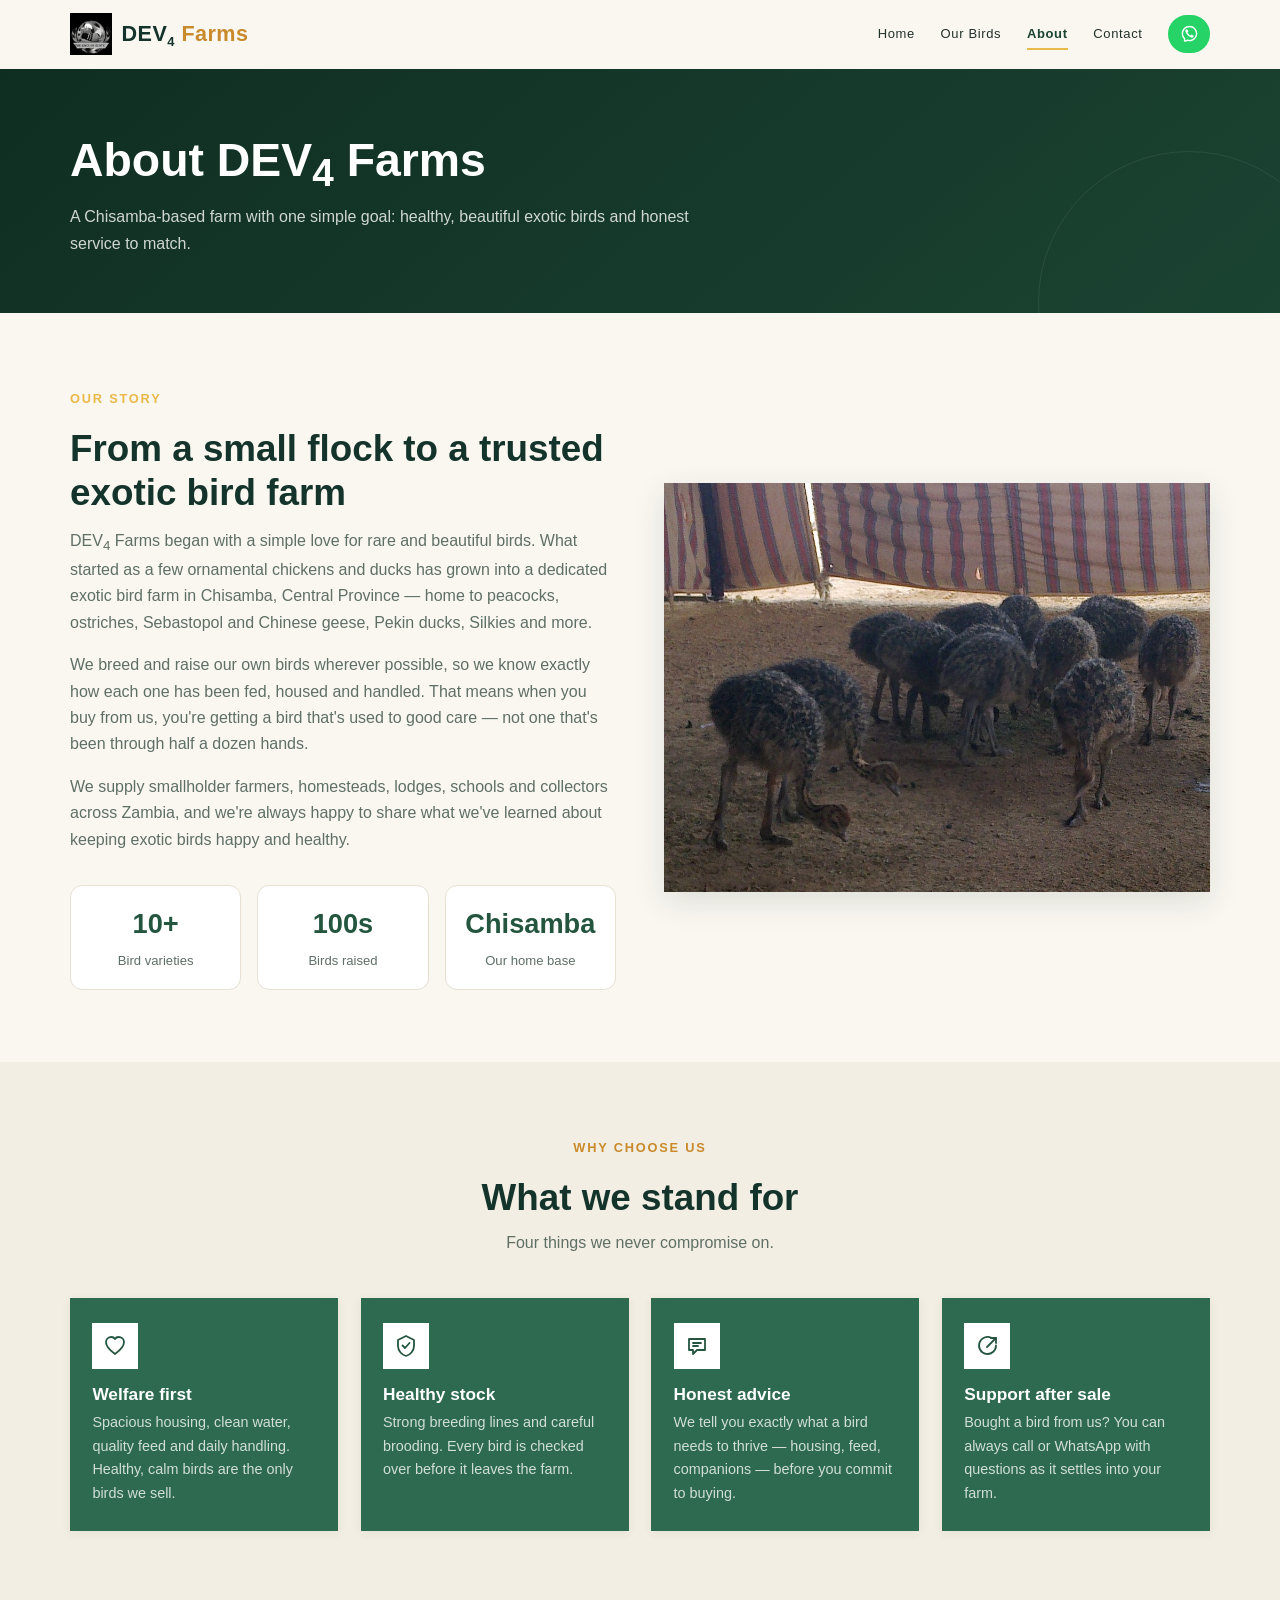
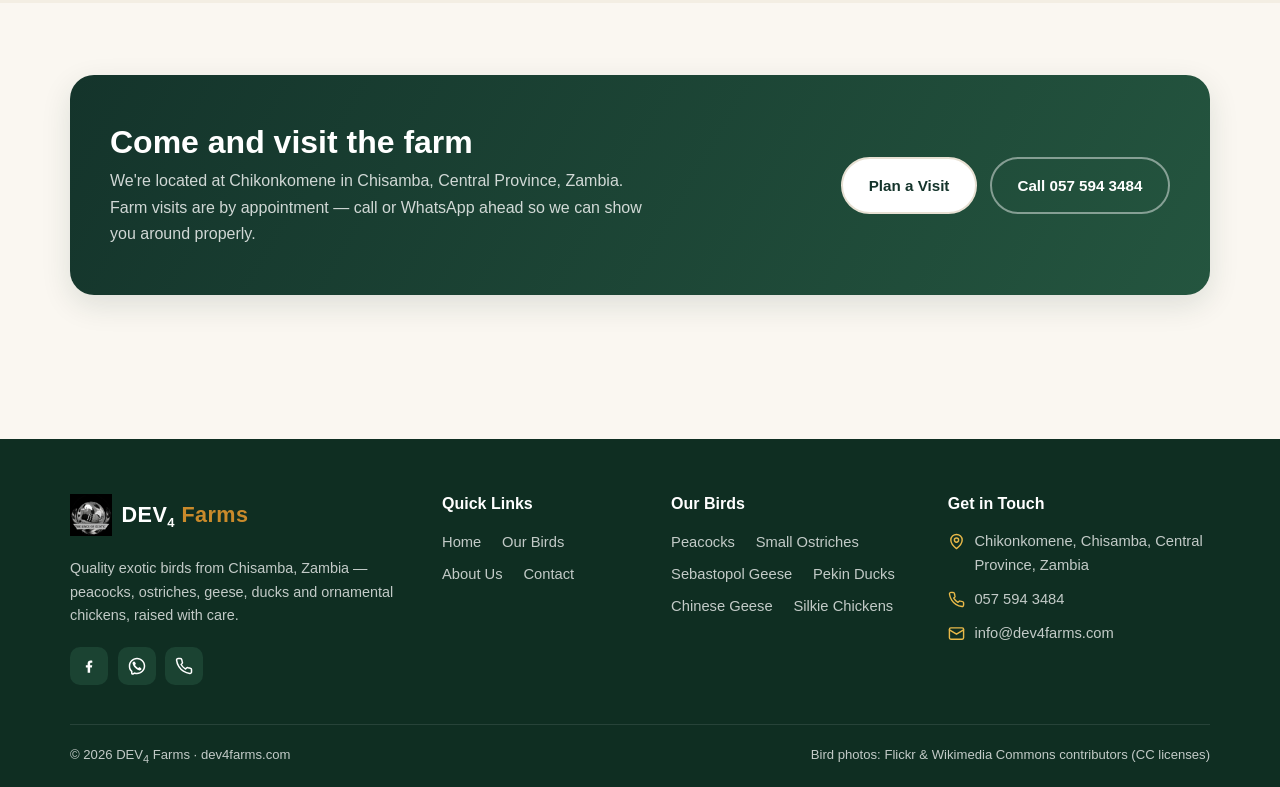
==== commit af230338: "Match Farms wordmark style with DEV4 Generated with [Devin](https://devin.ai)  Co-Authored-By: Devin" ====
--- a/about.html
+++ b/about.html
@@ -8,7 +8,7 @@
   <meta name="theme-color" content="#1b4332">
   <link rel="icon" type="image/png" href="images/favicon-32.png">
   <link rel="apple-touch-icon" href="images/apple-touch-icon.png">
-  <link rel="stylesheet" href="css/style.css?v=14">
+  <link rel="stylesheet" href="css/style.css?v=15">
 </head>
 <body>
   <a class="skip-link" href="#main">Skip to content</a>
--- a/css/style.css
+++ b/css/style.css
@@ -170,7 +170,7 @@
   color: var(--green-900);
   letter-spacing: 0.02em;
 }
-.brand-name span { color: var(--gold-deep); font-style: italic; }
+.brand-name span { color: var(--gold-deep); }
 
 .site-nav {
   display: flex;
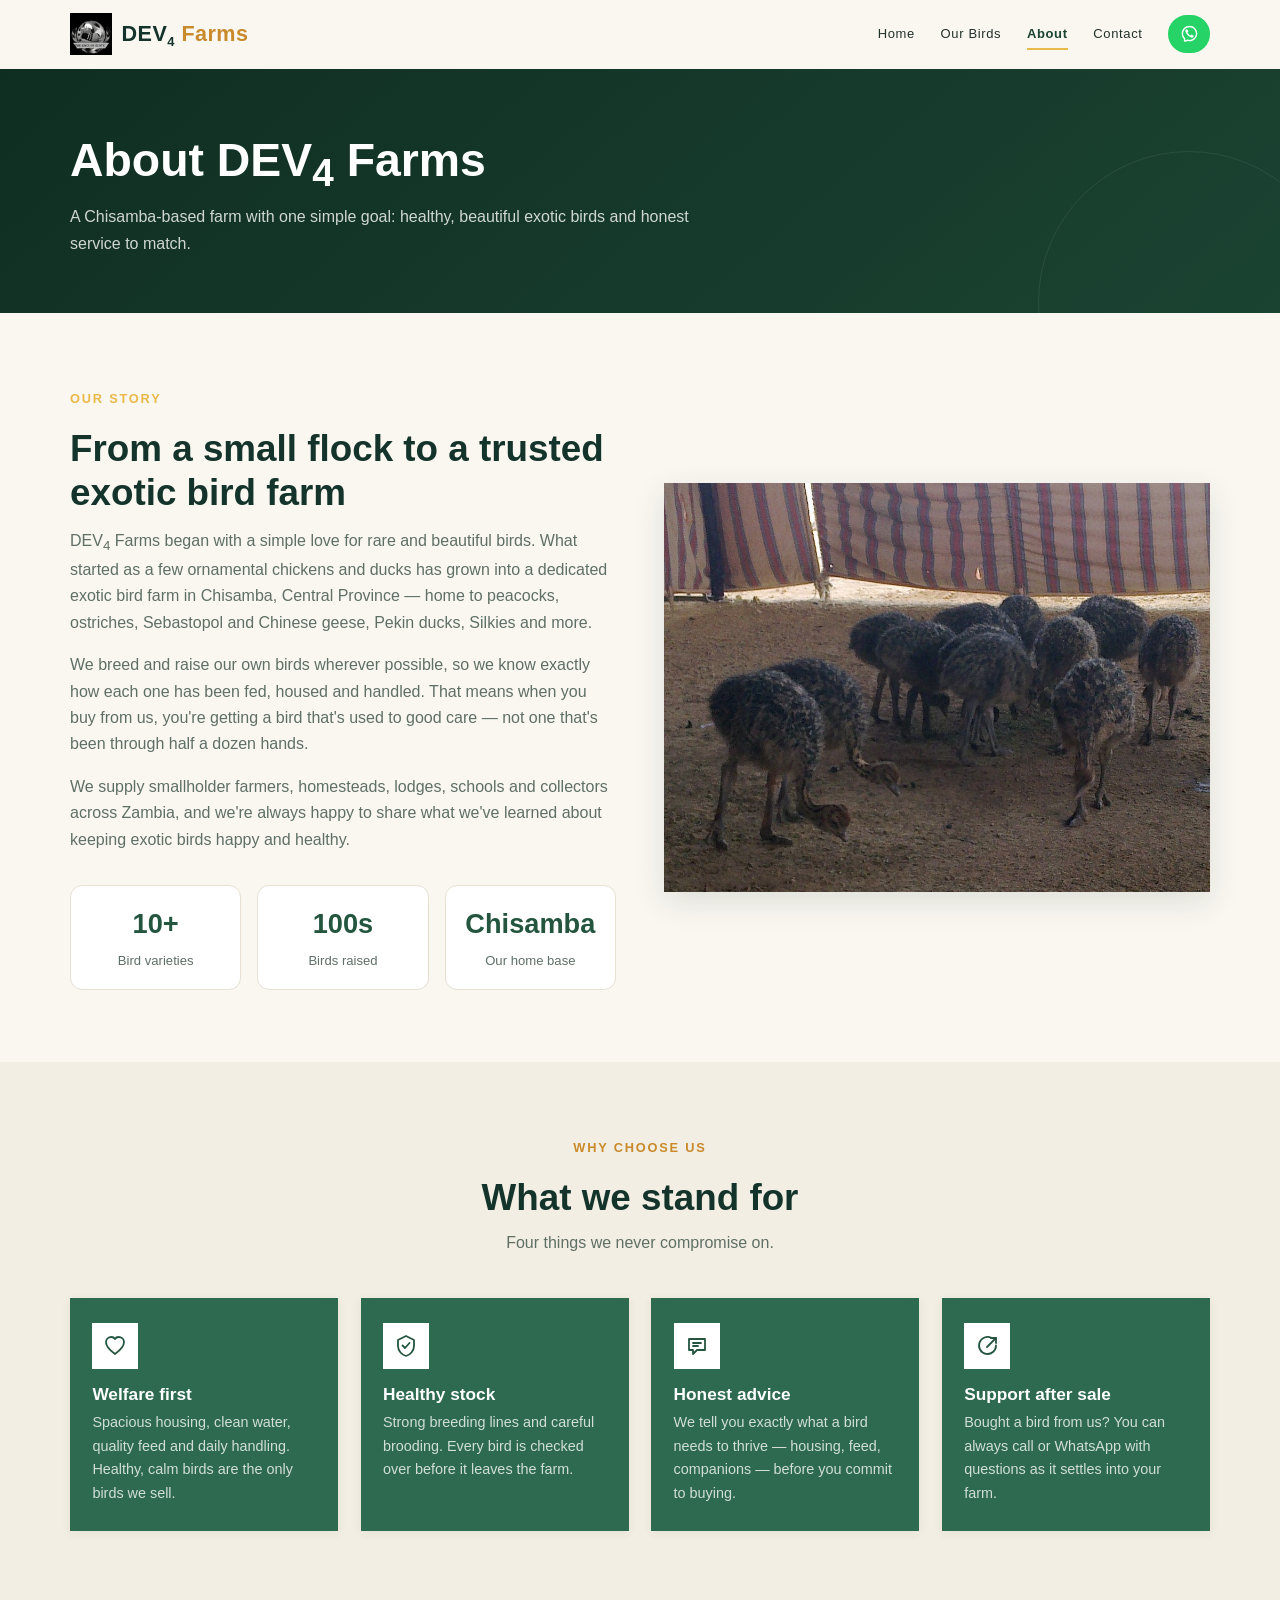
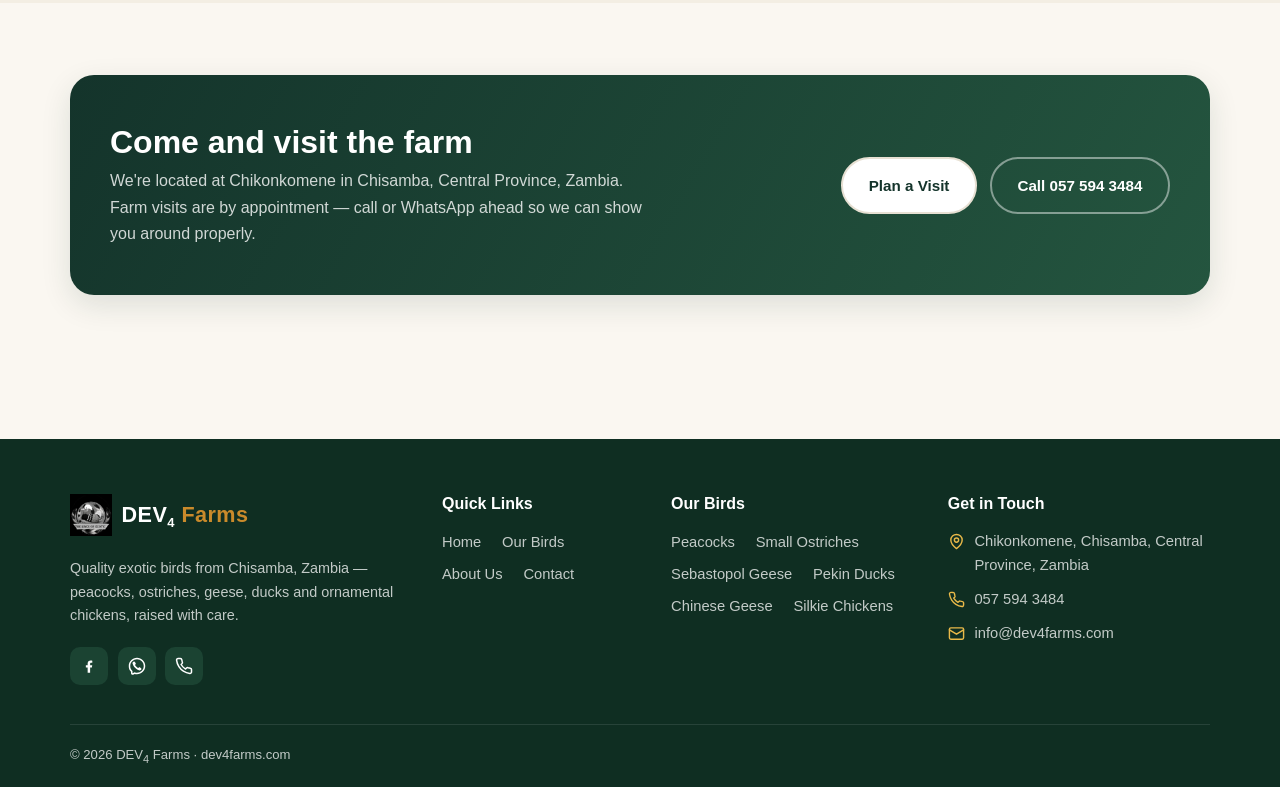
==== commit dc078a05: "Remove photo credit line from footer Generated with [Devin](https://devin.ai)  Co-Authored-By: Devin" ====
--- a/about.html
+++ b/about.html
@@ -160,7 +160,6 @@
     </div>
     <div class="container footer-bottom">
       <span>&copy; <span id="year">2026</span> DEV<sub>4</sub> Farms &middot; dev4farms.com</span>
-      <span>Bird photos: Flickr & Wikimedia Commons contributors (CC licenses)</span>
     </div>
   </footer>
 
